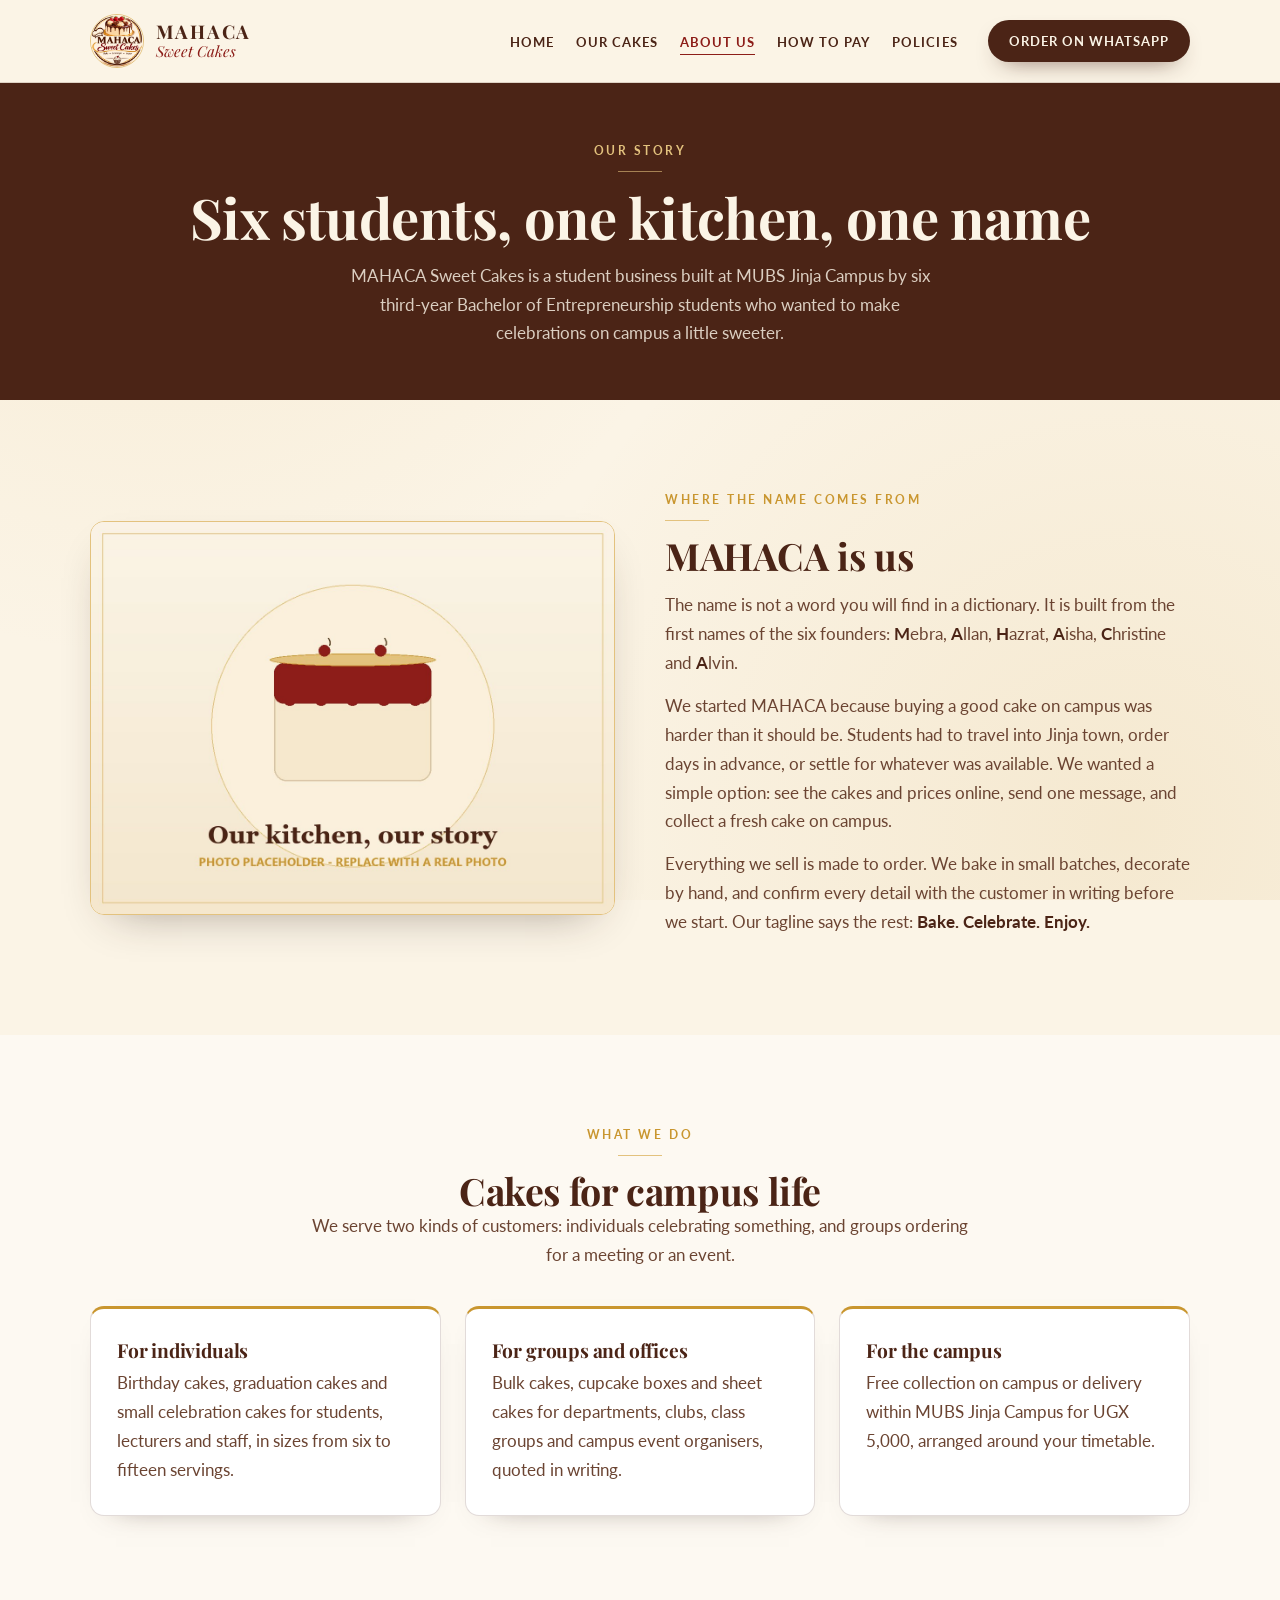
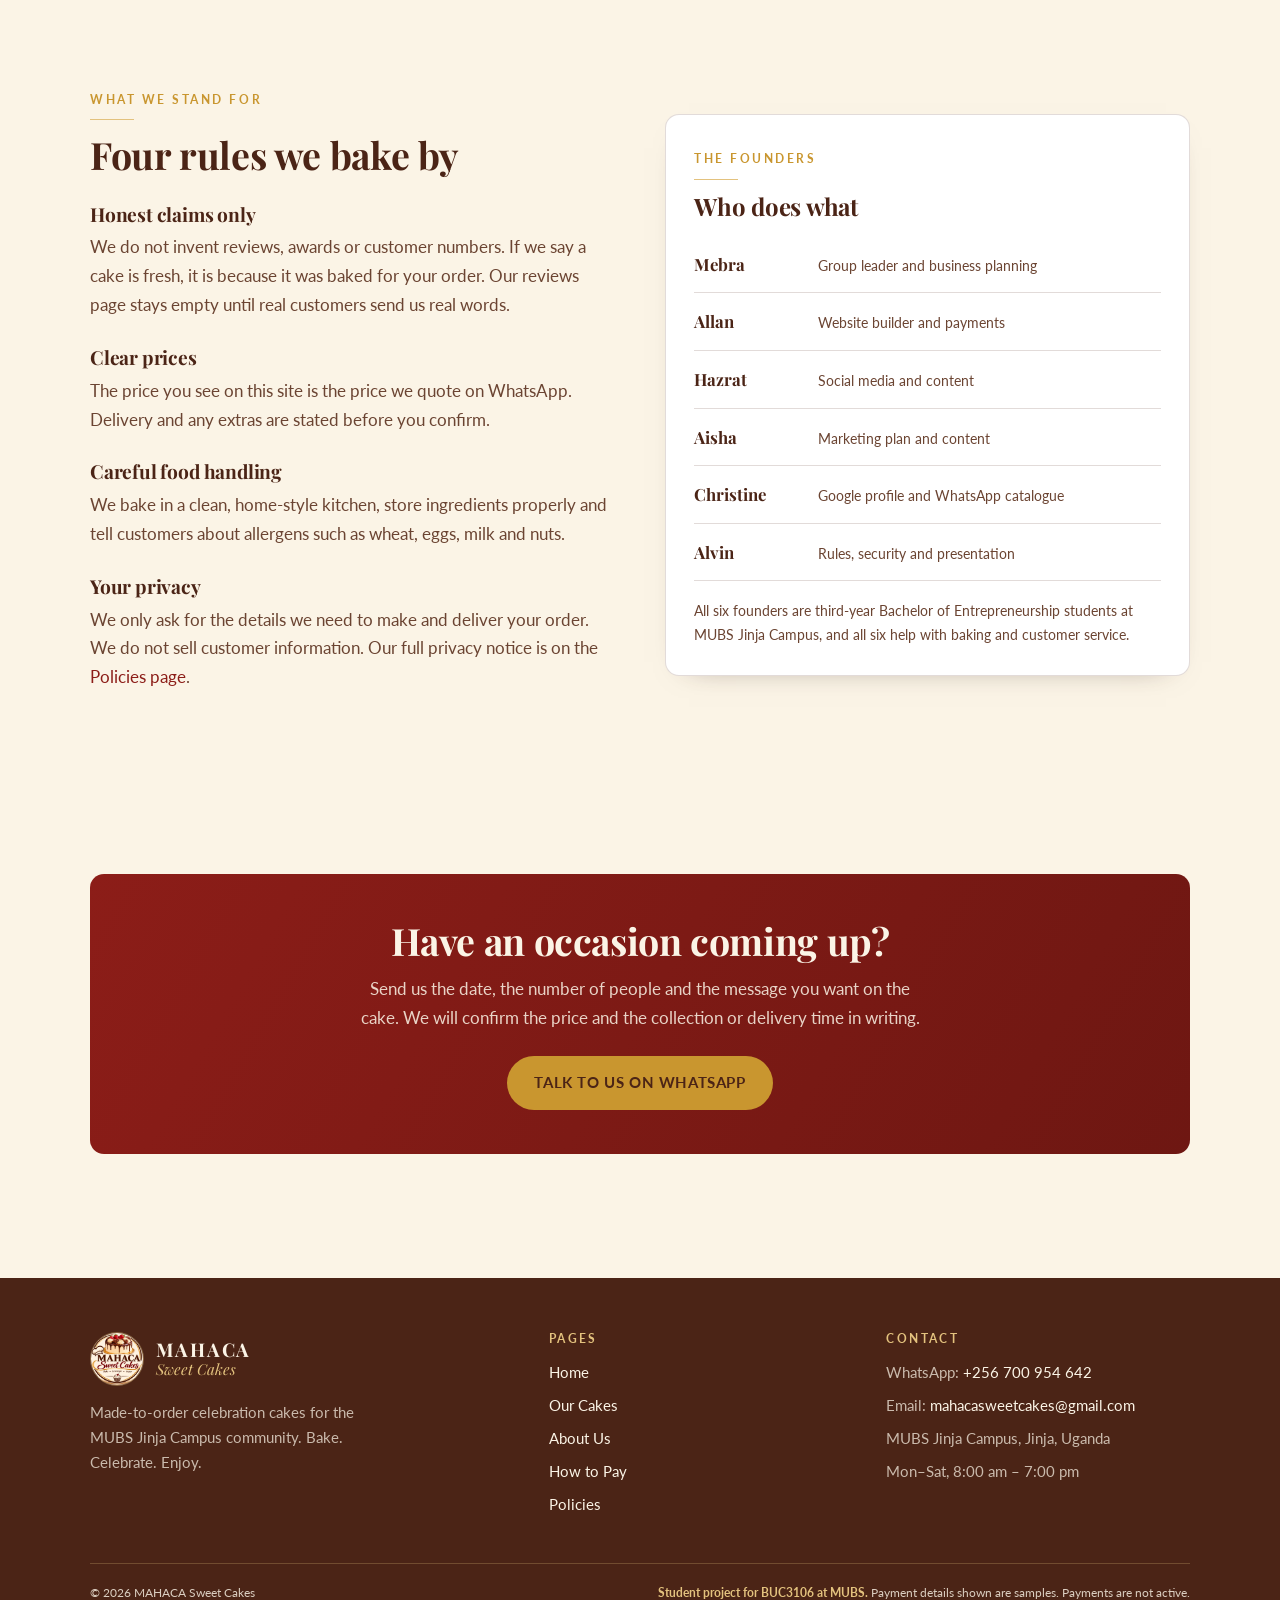
==== about.html @ 03cca128 "first commit" ====
<!DOCTYPE html>
<html lang="en">
<head>
  <meta charset="UTF-8">
  <meta name="viewport" content="width=device-width, initial-scale=1.0">
  <title>About Us | MAHACA Sweet Cakes</title>
  <meta name="description" content="MAHACA Sweet Cakes is run by six Bachelor of Entrepreneurship students at MUBS Jinja Campus. Read the story behind the name and how we work.">
  <link rel="icon" type="image/png" href="images/logo.png">
  <link rel="preconnect" href="https://fonts.googleapis.com">
  <link rel="preconnect" href="https://fonts.gstatic.com" crossorigin>
  <link href="https://fonts.googleapis.com/css2?family=Lato:wght@400;700&family=Playfair+Display:ital,wght@0,600;0,700;1,500&display=swap" rel="stylesheet">
  <link rel="stylesheet" href="style.css">
</head>
<body>

<a class="skip-link" href="#main">Skip to content</a>


<header class="site-header">
  <div class="container">

    <a class="brand" href="index.html">
      <img class="brand-mark" src="images/logo.png" alt="MAHACA Sweet Cakes logo" width="54" height="54">
      <span>
        <span class="brand-name">Mahaca</span>
        <span class="brand-sub">Sweet Cakes</span>
      </span>
    </a>

    <nav class="site-nav" aria-label="Main menu">
      <input class="menu-toggle" type="checkbox" id="menu-toggle">
      <label class="menu-btn" for="menu-toggle">
        <span></span><span></span><span></span>
        <span class="sr-only">Open menu</span>
      </label>

      <ul class="nav-list">
        <li><a href="index.html">Home</a></li>
        <li><a href="products.html">Our Cakes</a></li>
        <li><a href="about.html" aria-current="page">About Us</a></li>
        <li><a href="pay.html">How to Pay</a></li>
        <li><a href="policies.html">Policies</a></li>
        <li class="nav-cta">
          <a class="btn btn--primary btn--small" href="https://wa.me/256700954642?text=Hello%20MAHACA%20Sweet%20Cakes%2C%20I%20would%20like%20to%20order%20a%20cake.">Order on WhatsApp</a>
        </li>
      </ul>
    </nav>

  </div>
</header>

<main id="main">

  <section class="page-banner">
    <div class="container">
      <span class="eyebrow">Our story</span>
      <h1>Six students, one kitchen, one name</h1>
      <p>
        MAHACA Sweet Cakes is a student business built at MUBS Jinja Campus by six
        third-year Bachelor of Entrepreneurship students who wanted to make
        celebrations on campus a little sweeter.
      </p>
    </div>
  </section>

  <!-- ============ THE STORY ============ -->
  <section class="section">
    <div class="container split">

      <figure>
        <img src="images/about.jpg" alt="Placeholder photo representing the MAHACA kitchen" width="1200" height="900">
      </figure>

      <div class="prose">
        <span class="eyebrow">Where the name comes from</span>
        <h2>MAHACA is us</h2>
        <p>
          The name is not a word you will find in a dictionary. It is built from the
          first names of the six founders: <strong>M</strong>ebra, <strong>A</strong>llan,
          <strong>H</strong>azrat, <strong>A</strong>isha, <strong>C</strong>hristine and
          <strong>A</strong>lvin.
        </p>
        <p>
          We started MAHACA because buying a good cake on campus was harder than it
          should be. Students had to travel into Jinja town, order days in advance, or
          settle for whatever was available. We wanted a simple option: see the cakes
          and prices online, send one message, and collect a fresh cake on campus.
        </p>
        <p>
          Everything we sell is made to order. We bake in small batches, decorate by
          hand, and confirm every detail with the customer in writing before we start.
          Our tagline says the rest: <strong>Bake. Celebrate. Enjoy.</strong>
        </p>
      </div>

    </div>
  </section>

  <!-- ============ WHAT WE DO ============ -->
  <section class="section" style="background: rgba(255,255,255,0.5);">
    <div class="container">

      <div class="section-head section-head--center">
        <span class="eyebrow">What we do</span>
        <h2>Cakes for campus life</h2>
        <p class="lead">
          We serve two kinds of customers: individuals celebrating something, and
          groups ordering for a meeting or an event.
        </p>
      </div>

      <div class="reasons">

        <article class="reason">
          <h3>For individuals</h3>
          <p>
            Birthday cakes, graduation cakes and small celebration cakes for students,
            lecturers and staff, in sizes from six to fifteen servings.
          </p>
        </article>

        <article class="reason">
          <h3>For groups and offices</h3>
          <p>
            Bulk cakes, cupcake boxes and sheet cakes for departments, clubs, class
            groups and campus event organisers, quoted in writing.
          </p>
        </article>

        <article class="reason">
          <h3>For the campus</h3>
          <p>
            Free collection on campus or delivery within MUBS Jinja Campus for
            UGX 5,000, arranged around your timetable.
          </p>
        </article>

      </div>
    </div>
  </section>

  <!-- ============ VALUES ============ -->
  <section class="section">
    <div class="container split">

      <div class="prose">
        <span class="eyebrow">What we stand for</span>
        <h2>Four rules we bake by</h2>

        <h3>Honest claims only</h3>
        <p>
          We do not invent reviews, awards or customer numbers. If we say a cake is
          fresh, it is because it was baked for your order. Our reviews page stays
          empty until real customers send us real words.
        </p>

        <h3>Clear prices</h3>
        <p>
          The price you see on this site is the price we quote on WhatsApp. Delivery
          and any extras are stated before you confirm.
        </p>

        <h3>Careful food handling</h3>
        <p>
          We bake in a clean, home-style kitchen, store ingredients properly and tell
          customers about allergens such as wheat, eggs, milk and nuts.
        </p>

        <h3>Your privacy</h3>
        <p>
          We only ask for the details we need to make and deliver your order. We do
          not sell customer information. Our full privacy notice is on the
          <a href="policies.html">Policies page</a>.
        </p>
      </div>

      <div class="card">
        <span class="eyebrow">The founders</span>
        <h2 style="font-size:1.5rem; margin-bottom:16px;">Who does what</h2>

        <!-- Role split is a proposal - change the names, roles or order to match
             the group's final contribution log. -->
        <div class="about-founder"><strong>Mebra</strong><span>Group leader and business planning</span></div>
        <div class="about-founder"><strong>Allan</strong><span>Website builder and payments</span></div>
        <div class="about-founder"><strong>Hazrat</strong><span>Social media and content</span></div>
        <div class="about-founder"><strong>Aisha</strong><span>Marketing plan and content</span></div>
        <div class="about-founder"><strong>Christine</strong><span>Google profile and WhatsApp catalogue</span></div>
        <div class="about-founder"><strong>Alvin</strong><span>Rules, security and presentation</span></div>

        <p style="margin-top:18px; font-size:0.88rem;">
          All six founders are third-year Bachelor of Entrepreneurship students at
          MUBS Jinja Campus, and all six help with baking and customer service.
        </p>
      </div>

    </div>
  </section>

  <!-- ============ CLOSING CALL TO ACTION ============ -->
  <section class="section section--tight">
    <div class="container">
      <div class="bulk-banner">
        <h2>Have an occasion coming up?</h2>
        <p>
          Send us the date, the number of people and the message you want on the cake.
          We will confirm the price and the collection or delivery time in writing.
        </p>
        <a class="btn btn--gold" href="https://wa.me/256700954642?text=Hello%20MAHACA%20Sweet%20Cakes%2C%20I%20have%20an%20occasion%20coming%20up%20and%20would%20like%20a%20cake.">Talk to us on WhatsApp</a>
      </div>
    </div>
  </section>

</main>

<footer class="site-footer">
  <div class="container">

    <div class="footer-grid">

      <div class="footer-brand">
        <a class="brand" href="index.html">
          <img class="brand-mark" src="images/logo.png" alt="" width="54" height="54">
          <span>
            <span class="brand-name">Mahaca</span>
            <span class="brand-sub">Sweet Cakes</span>
          </span>
        </a>
        <p>Made-to-order celebration cakes for the MUBS Jinja Campus community. Bake. Celebrate. Enjoy.</p>
      </div>

      <div>
        <h4>Pages</h4>
        <ul class="footer-links">
          <li><a href="index.html">Home</a></li>
          <li><a href="products.html">Our Cakes</a></li>
          <li><a href="about.html">About Us</a></li>
          <li><a href="pay.html">How to Pay</a></li>
          <li><a href="policies.html">Policies</a></li>
        </ul>
      </div>

      <div>
        <h4>Contact</h4>
        <ul class="footer-links">
          <li>WhatsApp: <a href="https://wa.me/256700954642?text=Hello%20MAHACA%20Sweet%20Cakes%2C%20I%20would%20like%20to%20ask%20about%20an%20order.">+256 700 954 642</a></li>
          <li>Email: <a href="mailto:mahacasweetcakes@gmail.com">mahacasweetcakes@gmail.com</a></li>
          <li>MUBS Jinja Campus, Jinja, Uganda</li>
          <li>Mon&ndash;Sat, 8:00 am &ndash; 7:00 pm</li>
        </ul>
      </div>

    </div>

    <div class="footer-bottom">
      <span>&copy; 2026 MAHACA Sweet Cakes</span>
      <span><strong>Student project for BUC3106 at MUBS.</strong> Payment details shown are samples. Payments are not active.</span>
    </div>

  </div>
</footer>

</body>
</html>
---- style.css ----
/* ============================================================
   MAHACA SWEET CAKES - shared stylesheet for every page
   BUC3106 student project, Makerere University Business School.
   Written in plain CSS. No frameworks, no JavaScript.
   Colours are taken from the MAHACA Sweet Cakes logo.
   ============================================================ */

/* ---------- 1. Colour and font settings used everywhere ---------- */
:root {
  --cream: #FBF4E6;        /* page background - the light cream of the logo */
  --cream-deep: #F4E7CE;   /* slightly darker cream for panels */
  --brown: #4B2416;        /* the chocolate brown of the MAHACA letters */
  --brown-soft: #6B4432;   /* softer brown for body text */
  --maroon: #8C1D18;       /* the deep red of "Sweet Cakes" */
  --gold: #C9962F;         /* the gold ribbon in the logo */
  --gold-light: #E3C27E;   /* pale gold for lines and accents */
  --ink: #33221B;          /* near-black brown for strong text */
  --white: #FFFFFF;
  --line: rgba(75, 36, 22, 0.16);
  --shadow: 0 18px 44px -24px rgba(51, 34, 27, 0.45);
  --radius: 14px;
  --max-width: 1140px;
  --font-heading: "Playfair Display", Georgia, "Times New Roman", serif;
  --font-body: "Lato", "Segoe UI", Arial, sans-serif;
}

/* ---------- 2. Basic reset and page defaults ---------- */
* {
  box-sizing: border-box;
  margin: 0;
  padding: 0;
}

html {
  scroll-behavior: smooth;
  -webkit-text-size-adjust: 100%;
}

body {
  font-family: var(--font-body);
  font-size: 17px;
  line-height: 1.7;
  color: var(--ink);
  background: var(--cream);
  /* a very faint paper texture made with two soft gradients */
  background-image:
    radial-gradient(circle at 12% 8%, rgba(227, 194, 126, 0.18), transparent 42%),
    radial-gradient(circle at 88% 92%, rgba(201, 150, 47, 0.12), transparent 46%);
  background-attachment: fixed;
}

/* height:auto lets each picture keep its own shape instead of using the
   height written in the HTML tag. */
img {
  max-width: 100%;
  height: auto;
  display: block;
}

a {
  color: var(--maroon);
  text-decoration: none;
}

a:hover {
  text-decoration: underline;
}

h1, h2, h3, h4 {
  font-family: var(--font-heading);
  font-weight: 700;
  line-height: 1.18;
  color: var(--brown);
  letter-spacing: -0.01em;
}

h1 { font-size: clamp(2.1rem, 5.4vw, 3.5rem); }
h2 { font-size: clamp(1.6rem, 3.4vw, 2.35rem); }
h3 { font-size: 1.2rem; }

p { color: var(--brown-soft); }

/* Keyboard users can skip straight to the content */
.skip-link {
  position: absolute;
  left: -9999px;
  top: 0;
  background: var(--brown);
  color: var(--white);
  padding: 10px 16px;
  z-index: 100;
}
.skip-link:focus { left: 12px; top: 12px; }

/* Screen-reader-only text */
.sr-only {
  position: absolute;
  width: 1px; height: 1px;
  padding: 0; margin: -1px;
  overflow: hidden;
  clip: rect(0 0 0 0);
  white-space: nowrap;
  border: 0;
}

/* ---------- 3. Layout helpers ---------- */
.container {
  width: 100%;
  max-width: var(--max-width);
  margin: 0 auto;
  padding: 0 20px;
}

.section { padding: 64px 0; }
.section--tight { padding: 44px 0; }

.section-head {
  max-width: 680px;
  margin-bottom: 36px;
}

.section-head--center {
  margin-left: auto;
  margin-right: auto;
  text-align: center;
}

/* Small uppercase label above a heading */
.eyebrow {
  display: inline-block;
  font-family: var(--font-body);
  font-size: 0.72rem;
  font-weight: 700;
  letter-spacing: 0.22em;
  text-transform: uppercase;
  color: var(--gold);
  margin-bottom: 12px;
}

.eyebrow::after {
  content: "";
  display: block;
  width: 44px;
  height: 1px;
  background: var(--gold-light);
  margin-top: 10px;
}

.section-head--center .eyebrow::after { margin-left: auto; margin-right: auto; }

.lead {
  font-size: 1.06rem;
  color: var(--brown-soft);
}

/* ---------- 4. Buttons ---------- */
.btn {
  display: inline-flex;
  align-items: center;
  justify-content: center;
  gap: 10px;
  min-height: 50px;
  padding: 13px 26px;
  border-radius: 999px;
  border: 1px solid transparent;
  font-family: var(--font-body);
  font-size: 0.95rem;
  font-weight: 700;
  letter-spacing: 0.04em;
  text-transform: uppercase;
  cursor: pointer;
  transition: transform 0.18s ease, box-shadow 0.18s ease, background 0.18s ease, color 0.18s ease;
}

.btn:hover { text-decoration: none; transform: translateY(-1px); }

.btn--primary {
  background: var(--brown);
  color: var(--cream);
  box-shadow: 0 10px 24px -14px rgba(75, 36, 22, 0.9);
}
.btn--primary:hover { background: var(--maroon); }

.btn--gold {
  background: var(--gold);
  color: var(--brown);
}
.btn--gold:hover { background: var(--gold-light); }

.btn--ghost {
  background: transparent;
  color: var(--brown);
  border-color: rgba(75, 36, 22, 0.35);
}
.btn--ghost:hover { border-color: var(--brown); background: rgba(75, 36, 22, 0.05); }

.btn--small { min-height: 42px; padding: 9px 18px; font-size: 0.8rem; }

.btn-row {
  display: flex;
  flex-wrap: wrap;
  gap: 14px;
  margin-top: 26px;
}

/* ---------- 5. (Top notice bar removed - the student project statement
   stays in the footer of every page, as the brief requires.) ---------- */

/* ---------- 6. Header and navigation ---------- */
.site-header {
  position: sticky;
  top: 0;
  z-index: 50;
  background: rgba(251, 244, 230, 0.96);
  backdrop-filter: blur(6px);
  border-bottom: 1px solid var(--line);
}

.site-header .container {
  display: flex;
  align-items: center;
  justify-content: space-between;
  gap: 20px;
  min-height: 82px;
}

.brand {
  display: flex;
  align-items: center;
  gap: 12px;
  color: var(--brown);
}
.brand:hover { text-decoration: none; }

.brand-mark {
  width: 54px;
  height: 54px;
  border-radius: 50%;
  object-fit: cover;
  border: 1px solid var(--gold-light);
}

.brand-name {
  display: block;
  font-family: var(--font-heading);
  font-weight: 700;
  font-size: 1.18rem;
  letter-spacing: 0.1em;
  line-height: 1.1;
  color: var(--brown);
  text-transform: uppercase;
}

.brand-sub {
  display: block;
  font-family: var(--font-heading);
  font-style: italic;
  font-size: 0.95rem;
  color: var(--maroon);
  line-height: 1.2;
}

/* The navigation. On a phone it is opened with a hidden checkbox - 
   this keeps the site HTML and CSS only, as the brief asks. */
.site-nav { position: relative; }

.menu-toggle {
  position: absolute;
  opacity: 0;
  pointer-events: none;
}

.menu-btn {
  display: none;
  flex-direction: column;
  justify-content: center;
  gap: 5px;
  width: 46px;
  height: 46px;
  padding: 0 11px;
  border: 1px solid var(--line);
  border-radius: 10px;
  background: var(--white);
  cursor: pointer;
}

.menu-btn span {
  display: block;
  height: 2px;
  background: var(--brown);
  border-radius: 2px;
}

.nav-list {
  display: flex;
  align-items: center;
  gap: 22px;
  list-style: none;
}

.nav-list a {
  font-size: 0.8rem;
  font-weight: 700;
  letter-spacing: 0.08em;
  text-transform: uppercase;
  white-space: nowrap;
  color: var(--brown);
  padding-bottom: 4px;
  border-bottom: 1px solid transparent;
}
.nav-list a:hover { text-decoration: none; border-bottom-color: var(--gold); }

/* The order button keeps its light text on the dark background, and its
   normal button padding, even though it sits inside the menu. */
.nav-list a.btn {
  color: var(--cream);
  padding: 9px 20px;
  border-bottom: 0;
}
.nav-list a.btn:hover { color: var(--cream); }

.nav-list a[aria-current="page"] {
  color: var(--maroon);
  border-bottom-color: var(--maroon);
}

.nav-cta { margin-left: 8px; }

/* ---------- 7. Hero (front page) ---------- */
.hero { padding: 56px 0 64px; }

.hero-grid {
  display: grid;
  gap: 40px;
  align-items: center;
}

.hero-copy h1 { margin-bottom: 18px; }

.hero-copy .lead { max-width: 46ch; }

.hero-figure {
  position: relative;
  margin: 0;
}

.hero-figure img {
  width: 100%;
  aspect-ratio: 4 / 5;
  object-fit: cover;
  border-radius: 999px 999px 18px 18px;
  border: 1px solid var(--gold-light);
  box-shadow: var(--shadow);
}

/* thin decorative gold frame behind the hero picture */
.hero-figure::before {
  content: "";
  position: absolute;
  inset: 14px -14px -14px 14px;
  border: 1px solid var(--gold);
  border-radius: 999px 999px 18px 18px;
  z-index: -1;
}

.hero-badge {
  position: absolute;
  left: 50%;
  bottom: -18px;
  transform: translateX(-50%);
  white-space: nowrap;
  background: var(--white);
  border: 1px solid var(--gold-light);
  border-radius: 999px;
  padding: 8px 20px;
  font-size: 0.72rem;
  font-weight: 700;
  letter-spacing: 0.14em;
  text-transform: uppercase;
  color: var(--brown);
  box-shadow: var(--shadow);
}

/* ---------- 8. Quick facts strip ---------- */
.facts {
  background: var(--brown);
  color: var(--cream);
  padding: 30px 0;
}

.facts-grid {
  display: grid;
  gap: 22px;
  text-align: center;
}

.fact strong {
  display: block;
  font-family: var(--font-heading);
  font-size: 1.15rem;
  color: var(--gold-light);
  margin-bottom: 4px;
}

.fact span {
  font-size: 0.8rem;
  letter-spacing: 0.12em;
  text-transform: uppercase;
  color: rgba(251, 244, 230, 0.78);
}

/* ---------- 9. Generic card ---------- */
.card {
  background: var(--white);
  border: 1px solid var(--line);
  border-radius: var(--radius);
  padding: 28px;
  box-shadow: 0 10px 30px -24px rgba(51, 34, 27, 0.6);
}

.card h3 { margin-bottom: 8px; }
.card p:last-child { margin-bottom: 0; }

/* ---------- 10. Reasons to choose us ---------- */
.reasons {
  display: grid;
  gap: 24px;
}

.reason {
  padding: 30px 26px;
  background: var(--white);
  border: 1px solid var(--line);
  border-top: 3px solid var(--gold);
  border-radius: var(--radius);
  box-shadow: 0 12px 30px -26px rgba(51, 34, 27, 0.7);
}

.reason-number {
  display: inline-flex;
  align-items: center;
  justify-content: center;
  width: 42px;
  height: 42px;
  border-radius: 50%;
  background: var(--cream-deep);
  color: var(--maroon);
  font-family: var(--font-heading);
  font-weight: 700;
  font-size: 1.05rem;
  margin-bottom: 16px;
}

.reason h3 { margin-bottom: 8px; }

/* ---------- 11. Product grid and product cards ---------- */
.product-grid {
  display: grid;
  gap: 26px;
  grid-template-columns: 1fr;
}

.product-card {
  display: flex;
  flex-direction: column;
  background: var(--white);
  border: 1px solid var(--line);
  border-radius: var(--radius);
  overflow: hidden;
  box-shadow: 0 14px 34px -28px rgba(51, 34, 27, 0.8);
  transition: transform 0.2s ease, box-shadow 0.2s ease;
}

.product-card:hover {
  transform: translateY(-4px);
  box-shadow: 0 22px 44px -26px rgba(51, 34, 27, 0.5);
}

.product-media {
  position: relative;
  background: var(--cream-deep);
}

.product-media img {
  width: 100%;
  aspect-ratio: 4 / 3;
  object-fit: cover;
}

.product-code {
  position: absolute;
  top: 12px;
  left: 12px;
  background: rgba(75, 36, 22, 0.86);
  color: var(--cream);
  font-size: 0.66rem;
  font-weight: 700;
  letter-spacing: 0.14em;
  padding: 5px 10px;
  border-radius: 999px;
}

.product-body {
  display: flex;
  flex-direction: column;
  flex: 1;
  padding: 22px;
}

.product-body h3 { margin-bottom: 4px; }

.product-size {
  font-size: 0.76rem;
  font-weight: 700;
  letter-spacing: 0.12em;
  text-transform: uppercase;
  color: var(--gold);
  margin-bottom: 10px;
}

.product-body p { font-size: 0.95rem; }

.product-foot {
  display: flex;
  align-items: center;
  justify-content: space-between;
  gap: 14px;
  margin-top: auto;
  padding-top: 18px;
}

.price {
  font-family: var(--font-heading);
  font-size: 1.3rem;
  font-weight: 700;
  color: var(--maroon);
  white-space: nowrap;
}

.price small {
  display: block;
  font-family: var(--font-body);
  font-size: 0.62rem;
  font-weight: 700;
  letter-spacing: 0.14em;
  text-transform: uppercase;
  color: var(--brown-soft);
}

/* Collection heading inside the products page */
.collection-head {
  display: flex;
  align-items: baseline;
  gap: 16px;
  margin: 48px 0 22px;
  padding-bottom: 12px;
  border-bottom: 1px solid var(--gold-light);
}
.collection-head:first-of-type { margin-top: 8px; }
.collection-head h2 { font-size: clamp(1.4rem, 2.6vw, 1.8rem); }
.collection-head span {
  font-size: 0.74rem;
  font-weight: 700;
  letter-spacing: 0.16em;
  text-transform: uppercase;
  color: var(--gold);
}

/* ---------- 12. Page banner used on inner pages ---------- */
.page-banner {
  background: var(--brown);
  color: var(--cream);
  padding: 52px 0;
  text-align: center;
}

.page-banner h1 {
  color: var(--cream);
  margin-bottom: 12px;
}

.page-banner p {
  color: rgba(251, 244, 230, 0.82);
  max-width: 60ch;
  margin: 0 auto;
}

.page-banner .eyebrow { color: var(--gold-light); }
.page-banner .eyebrow::after { background: rgba(227, 194, 126, 0.6); margin-left: auto; margin-right: auto; }

/* ---------- 13. Two column text block ---------- */
.split {
  display: grid;
  gap: 34px;
  align-items: start;
}

.split img {
  border-radius: var(--radius);
  border: 1px solid var(--gold-light);
  box-shadow: var(--shadow);
  aspect-ratio: 4 / 3;
  object-fit: cover;
  width: 100%;
}

.prose h2 { margin-bottom: 14px; }
.prose h3 { margin: 26px 0 8px; }
.prose p { margin-bottom: 14px; }
.prose ul { margin: 0 0 16px 20px; }
.prose li { margin-bottom: 8px; }
.prose strong { color: var(--brown); }

/* ---------- 14. Ordering steps ---------- */
.steps {
  display: grid;
  gap: 22px;
  counter-reset: step;
}

.step {
  position: relative;
  padding: 26px 24px 26px 76px;
  background: var(--white);
  border: 1px solid var(--line);
  border-radius: var(--radius);
}

.step::before {
  counter-increment: step;
  content: counter(step);
  position: absolute;
  left: 22px;
  top: 24px;
  width: 38px;
  height: 38px;
  display: flex;
  align-items: center;
  justify-content: center;
  border-radius: 50%;
  background: var(--cream-deep);
  border: 1px solid var(--gold-light);
  font-family: var(--font-heading);
  font-weight: 700;
  color: var(--maroon);
}

.step h3 { margin-bottom: 6px; }
.step p { font-size: 0.96rem; }

/* ---------- 15. Business / bulk order banner ---------- */
.bulk-banner {
  position: relative;
  overflow: hidden;
  background: linear-gradient(120deg, var(--maroon), #6E1712);
  color: var(--cream);
  border-radius: var(--radius);
  padding: 44px 32px;
  text-align: center;
}

.bulk-banner h2 { color: var(--cream); margin-bottom: 12px; }
.bulk-banner p { color: rgba(251, 244, 230, 0.85); max-width: 58ch; margin: 0 auto; }
.bulk-banner .btn { margin-top: 24px; }

/* ---------- 16. Payment methods ---------- */
.pay-grid {
  display: grid;
  gap: 24px;
}

.pay-card {
  background: var(--white);
  border: 1px solid var(--line);
  border-radius: var(--radius);
  padding: 28px;
  box-shadow: 0 12px 30px -26px rgba(51, 34, 27, 0.7);
}

.pay-card__head {
  display: flex;
  align-items: center;
  gap: 12px;
  margin-bottom: 6px;
}

.pay-card__head h2, .pay-card__head h3 { font-size: 1.25rem; margin: 0; }

.pay-tag {
  font-size: 0.64rem;
  font-weight: 700;
  letter-spacing: 0.14em;
  text-transform: uppercase;
  background: var(--cream-deep);
  color: var(--maroon);
  padding: 4px 9px;
  border-radius: 999px;
  white-space: nowrap;
}

.pay-card ol { margin: 16px 0 0 20px; }
.pay-card ol li { margin-bottom: 10px; }

.pay-details {
  margin-top: 18px;
  padding: 14px 16px;
  background: var(--cream);
  border: 1px dashed var(--gold);
  border-radius: 10px;
  font-size: 0.92rem;
}

.pay-details dt {
  font-size: 0.64rem;
  font-weight: 700;
  letter-spacing: 0.14em;
  text-transform: uppercase;
  color: var(--brown-soft);
}

.pay-details dd {
  font-weight: 700;
  color: var(--brown);
  margin-bottom: 8px;
  word-break: break-word;
}
.pay-details dd:last-child { margin-bottom: 0; }

.sample {
  display: inline-block;
  font-size: 0.6rem;
  font-weight: 700;
  letter-spacing: 0.12em;
  text-transform: uppercase;
  color: var(--maroon);
  background: #FBE6E2;
  border: 1px solid #E7B7AE;
  border-radius: 4px;
  padding: 1px 6px;
  vertical-align: middle;
  margin-left: 4px;
}

/* Big warning / notice box */
.notice-box {
  display: flex;
  gap: 14px;
  align-items: flex-start;
  background: #FBE6E2;
  border: 1px solid #E7B7AE;
  border-left: 4px solid var(--maroon);
  border-radius: 10px;
  padding: 18px 20px;
  margin: 26px 0;
}

.notice-box p { margin: 0; color: #6B211C; font-size: 0.96rem; }
.notice-box strong { color: var(--maroon); }

/* ---------- 17. Policies page ---------- */
.policy-block {
  background: var(--white);
  border: 1px solid var(--line);
  border-radius: var(--radius);
  padding: 30px 28px;
  margin-bottom: 24px;
}

.policy-block h2 {
  font-size: 1.45rem;
  margin-bottom: 8px;
  padding-bottom: 10px;
  border-bottom: 1px solid var(--gold-light);
}

.policy-meta {
  font-size: 0.72rem;
  font-weight: 700;
  letter-spacing: 0.12em;
  text-transform: uppercase;
  color: var(--gold);
  margin-bottom: 16px;
}

.policy-block h3 { margin: 20px 0 6px; font-size: 1.02rem; }
.policy-block p, .policy-block li { font-size: 0.96rem; }
.policy-block ul { margin: 0 0 12px 20px; }

.about-founder {
  display: flex;
  gap: 14px;
  align-items: baseline;
  padding: 14px 0;
  border-bottom: 1px solid var(--line);
}
.about-founder:last-child { border-bottom: 0; }

.about-founder strong {
  font-family: var(--font-heading);
  font-size: 1.05rem;
  color: var(--brown);
  min-width: 110px;
}

.about-founder span { font-size: 0.9rem; color: var(--brown-soft); }

/* ---------- 18. Footer ---------- */
.site-footer {
  background: var(--brown);
  color: rgba(251, 244, 230, 0.82);
  padding: 54px 0 26px;
  margin-top: 40px;
}

.footer-grid {
  display: grid;
  gap: 34px;
}

.site-footer h4 {
  color: var(--gold-light);
  font-family: var(--font-body);
  font-size: 0.74rem;
  font-weight: 700;
  letter-spacing: 0.2em;
  text-transform: uppercase;
  margin-bottom: 14px;
}

.site-footer p, .site-footer li { font-size: 0.92rem; color: rgba(251, 244, 230, 0.72); }
.site-footer a { color: var(--cream); }
.site-footer a:hover { color: var(--gold-light); }

.footer-links { list-style: none; }
.footer-links li { margin-bottom: 8px; }

.footer-brand .brand-name { color: var(--cream); }
.footer-brand .brand-sub { color: var(--gold-light); }
.footer-brand .brand-mark { border-color: rgba(227, 194, 126, 0.4); }
.footer-brand p { margin-top: 14px; max-width: 34ch; }

.footer-bottom {
  margin-top: 38px;
  padding-top: 20px;
  border-top: 1px solid rgba(227, 194, 126, 0.25);
  display: flex;
  flex-direction: column;
  gap: 8px;
  font-size: 0.78rem;
  line-height: 1.5;
  text-align: center;
}

.footer-bottom span { flex: 0 1 auto; }

.footer-bottom strong { color: var(--gold-light); }

/* ---------- 19. "Placeholder" highlight (delete once real details are in) ---------- */
.placeholder {
  background: #FFF4CC;
  border-bottom: 1px dashed #C9962F;
  color: #7A5A10;
  font-weight: 700;
  padding: 0 3px;
}

/* ---------- 20. Tablet and desktop layouts ---------- */
@media (min-width: 640px) {
  .facts-grid { grid-template-columns: repeat(3, 1fr); }
  .product-grid { grid-template-columns: repeat(2, 1fr); }
  .pay-grid { grid-template-columns: repeat(2, 1fr); }
  .footer-bottom { flex-direction: row; flex-wrap: wrap; justify-content: space-between; gap: 8px 24px; text-align: left; }
}

@media (min-width: 860px) {
  .hero-grid { grid-template-columns: 1.05fr 0.95fr; gap: 60px; }
  .reasons { grid-template-columns: repeat(3, 1fr); }
  .split { grid-template-columns: 1fr 1fr; gap: 50px; align-items: center; }
  .steps { grid-template-columns: repeat(3, 1fr); }
  .footer-grid { grid-template-columns: 1.4fr 1fr 1fr; }
  .section { padding: 84px 0; }
  .hero { padding: 76px 0 88px; }
}

@media (min-width: 1024px) {
  .product-grid { grid-template-columns: repeat(3, 1fr); }
}

/* ---------- 21. Mobile navigation ---------- */
@media (max-width: 859px) {
  .menu-btn { display: flex; }

  .nav-list {
    display: none;
    position: absolute;
    top: calc(100% + 14px);
    right: 0;
    width: min(300px, calc(100vw - 40px));
    flex-direction: column;
    align-items: stretch;
    gap: 0;
    background: var(--white);
    border: 1px solid var(--line);
    border-radius: 12px;
    padding: 10px;
    box-shadow: var(--shadow);
  }

  .menu-toggle:checked ~ .nav-list { display: flex; }

  .nav-list li { border-bottom: 1px solid var(--line); }
  .nav-list li:last-child { border-bottom: 0; }

  .nav-list a {
    display: block;
    padding: 13px 10px;
    border-bottom: 0;
  }

  .nav-list a[aria-current="page"] { border-bottom: 0; background: var(--cream); border-radius: 8px; }

  .nav-cta { margin: 10px 0 4px; }
  .nav-cta .btn { width: 100%; }
}

/* ---------- 22. Small phone tweaks ---------- */
@media (max-width: 420px) {
  body { font-size: 16px; }
  .brand-name { font-size: 1rem; }
  .brand-mark { width: 46px; height: 46px; }
  .hero-figure img { aspect-ratio: 1 / 1; }
  .hero-figure::before { border-radius: 999px 999px 18px 18px; }
  .btn { width: 100%; }
  .product-foot { flex-direction: column; align-items: flex-start; }
  .product-foot .btn { width: 100%; }
}

/* ---------- 23. Reduced motion ---------- */
@media (prefers-reduced-motion: reduce) {
  * { transition: none !important; scroll-behavior: auto !important; }
}
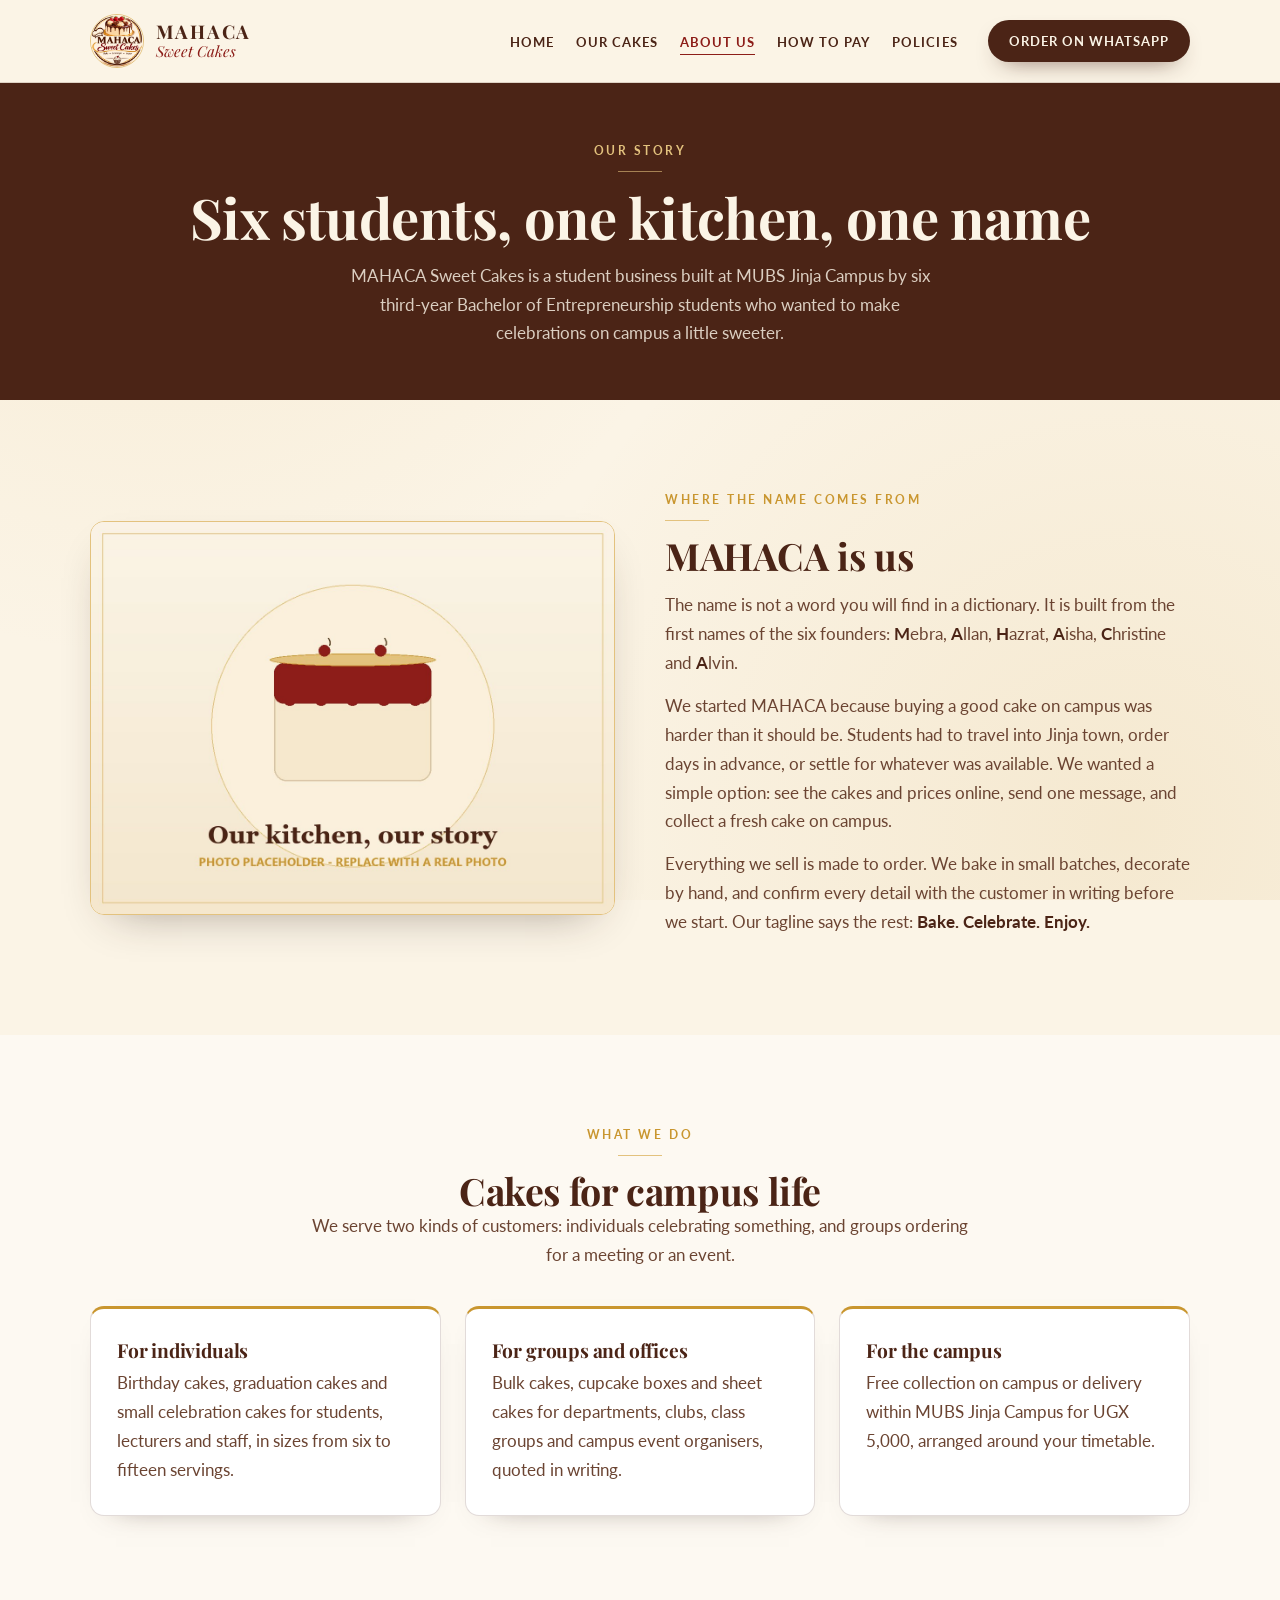
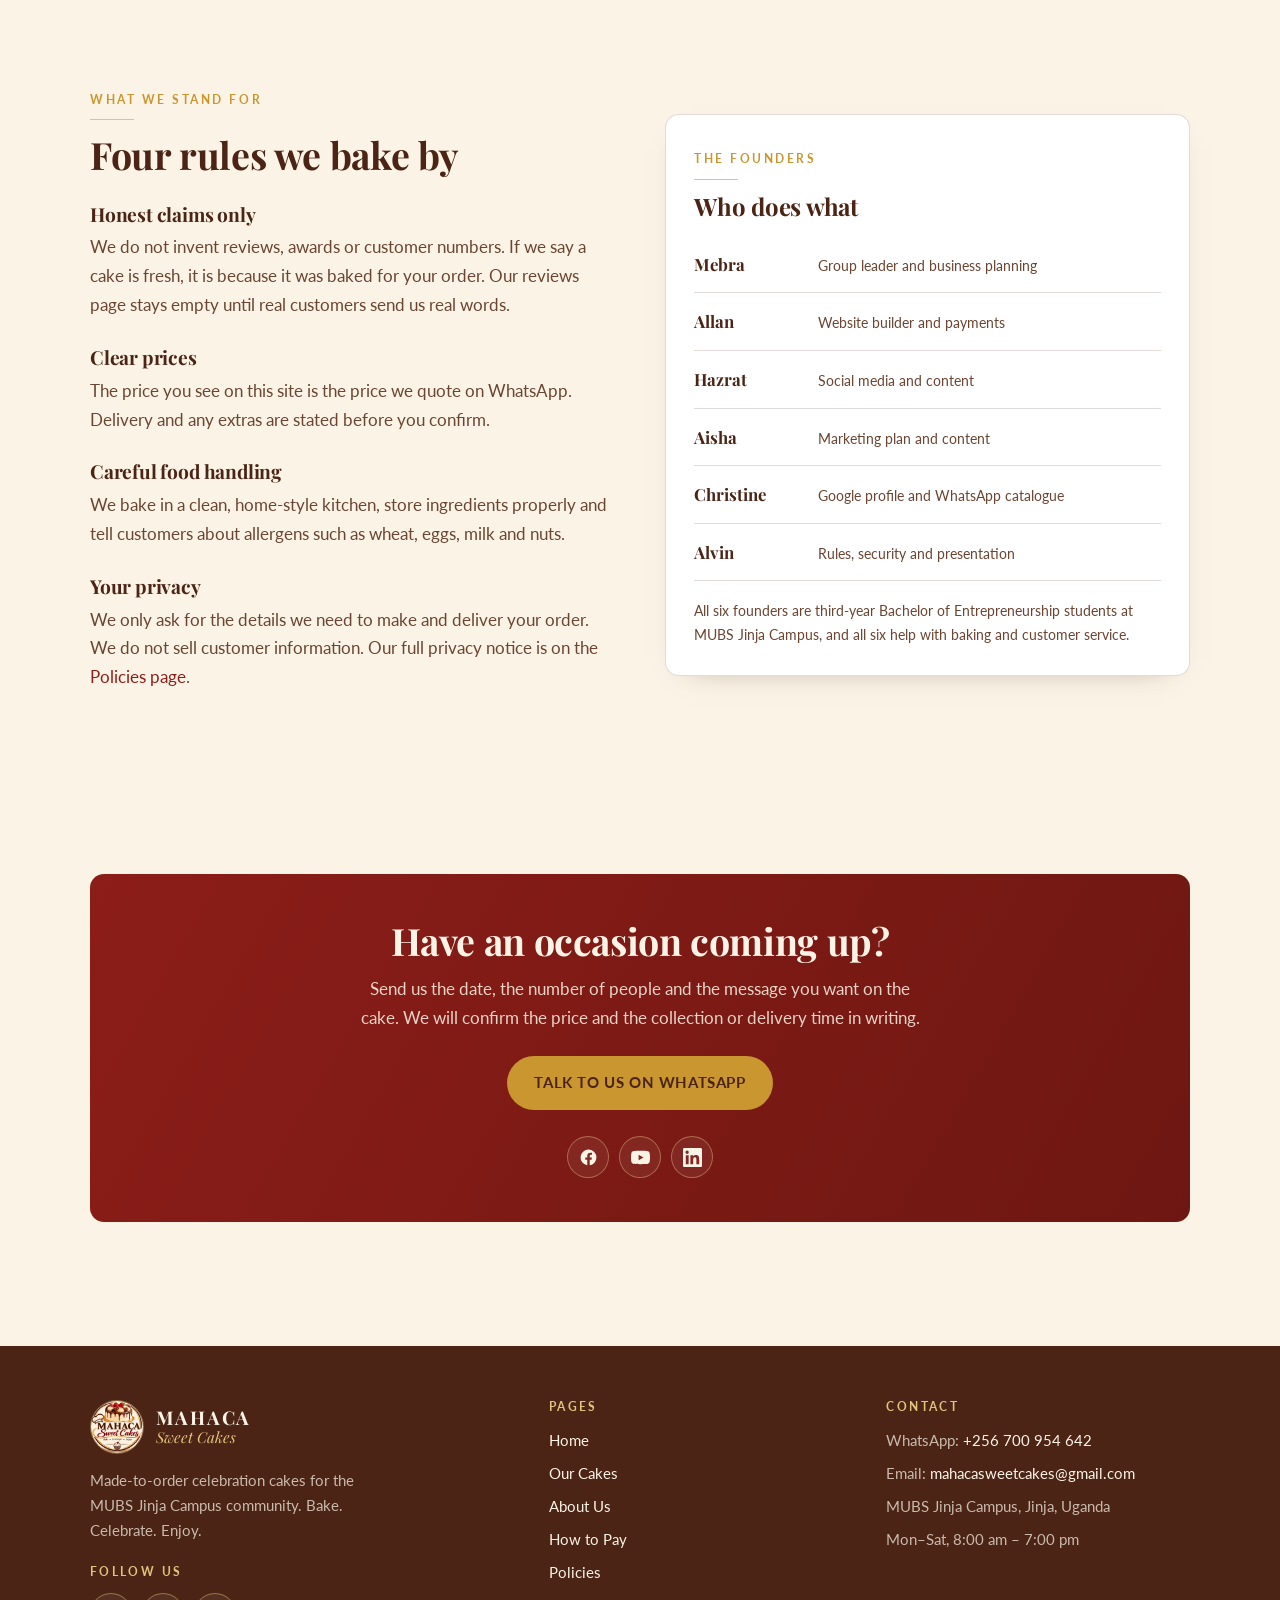
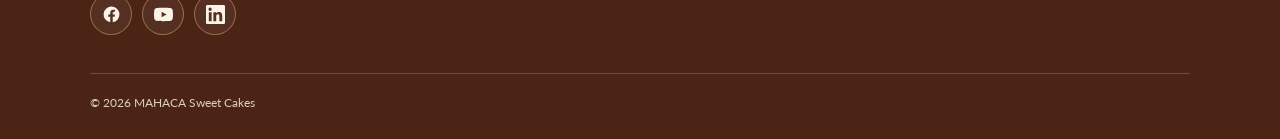
==== commit 4c8911db: "Add Product Images" ====
--- a/about.html
+++ b/about.html
@@ -206,6 +206,19 @@
           We will confirm the price and the collection or delivery time in writing.
         </p>
         <a class="btn btn--gold" href="https://wa.me/256700954642?text=Hello%20MAHACA%20Sweet%20Cakes%2C%20I%20have%20an%20occasion%20coming%20up%20and%20would%20like%20a%20cake.">Talk to us on WhatsApp</a>
+
+        <!-- Social pages. Replace href="#" with each real page link. -->
+        <div class="social social--center">
+          <a class="social-link" href="#" aria-label="MAHACA Sweet Cakes on Facebook">
+            <svg viewBox="0 0 24 24" aria-hidden="true" focusable="false"><path d="M22 12a10 10 0 1 0-11.56 9.88v-6.99H7.9V12h2.54V9.8c0-2.5 1.49-3.89 3.77-3.89 1.09 0 2.24.2 2.24.2v2.46h-1.26c-1.24 0-1.63.77-1.63 1.56V12h2.78l-.44 2.89h-2.34v6.99A10 10 0 0 0 22 12z"/></svg>
+          </a>
+          <a class="social-link" href="#" aria-label="MAHACA Sweet Cakes on YouTube">
+            <svg viewBox="0 0 24 24" aria-hidden="true" focusable="false"><path d="M23.5 6.2a3 3 0 0 0-2.1-2.1C19.5 3.6 12 3.6 12 3.6s-7.5 0-9.4.5A3 3 0 0 0 .5 6.2 31.4 31.4 0 0 0 0 12a31.4 31.4 0 0 0 .5 5.8 3 3 0 0 0 2.1 2.1c1.9.5 9.4.5 9.4.5s7.5 0 9.4-.5a3 3 0 0 0 2.1-2.1A31.4 31.4 0 0 0 24 12a31.4 31.4 0 0 0-.5-5.8zM9.6 15.6V8.4l6.2 3.6z"/></svg>
+          </a>
+          <a class="social-link" href="#" aria-label="MAHACA Sweet Cakes on LinkedIn">
+            <svg viewBox="0 0 24 24" aria-hidden="true" focusable="false"><path d="M20.45 20.45h-3.56v-5.57c0-1.33-.02-3.04-1.85-3.04-1.85 0-2.14 1.45-2.14 2.94v5.67H9.35V9h3.42v1.56h.05a3.75 3.75 0 0 1 3.37-1.85c3.6 0 4.27 2.37 4.27 5.46v6.28zM5.34 7.43a2.07 2.07 0 1 1 0-4.13 2.07 2.07 0 0 1 0 4.13zM7.12 20.45H3.55V9h3.57v11.45zM22.22 0H1.77C.79 0 0 .77 0 1.73v20.54C0 23.23.79 24 1.77 24h20.45c.98 0 1.78-.77 1.78-1.73V1.73C24 .77 23.2 0 22.22 0z"/></svg>
+          </a>
+        </div>
       </div>
     </div>
   </section>
@@ -226,6 +239,21 @@
           </span>
         </a>
         <p>Made-to-order celebration cakes for the MUBS Jinja Campus community. Bake. Celebrate. Enjoy.</p>
+        <div class="footer-social">
+          <h4>Follow us</h4>
+          <div class="social">
+            <!-- Replace href="#" with the real page link when it is ready -->
+            <a class="social-link" href="#" aria-label="MAHACA Sweet Cakes on Facebook">
+              <svg viewBox="0 0 24 24" aria-hidden="true" focusable="false"><path d="M22 12a10 10 0 1 0-11.56 9.88v-6.99H7.9V12h2.54V9.8c0-2.5 1.49-3.89 3.77-3.89 1.09 0 2.24.2 2.24.2v2.46h-1.26c-1.24 0-1.63.77-1.63 1.56V12h2.78l-.44 2.89h-2.34v6.99A10 10 0 0 0 22 12z"/></svg>
+            </a>
+            <a class="social-link" href="#" aria-label="MAHACA Sweet Cakes on YouTube">
+              <svg viewBox="0 0 24 24" aria-hidden="true" focusable="false"><path d="M23.5 6.2a3 3 0 0 0-2.1-2.1C19.5 3.6 12 3.6 12 3.6s-7.5 0-9.4.5A3 3 0 0 0 .5 6.2 31.4 31.4 0 0 0 0 12a31.4 31.4 0 0 0 .5 5.8 3 3 0 0 0 2.1 2.1c1.9.5 9.4.5 9.4.5s7.5 0 9.4-.5a3 3 0 0 0 2.1-2.1A31.4 31.4 0 0 0 24 12a31.4 31.4 0 0 0-.5-5.8zM9.6 15.6V8.4l6.2 3.6z"/></svg>
+            </a>
+            <a class="social-link" href="#" aria-label="MAHACA Sweet Cakes on LinkedIn">
+              <svg viewBox="0 0 24 24" aria-hidden="true" focusable="false"><path d="M20.45 20.45h-3.56v-5.57c0-1.33-.02-3.04-1.85-3.04-1.85 0-2.14 1.45-2.14 2.94v5.67H9.35V9h3.42v1.56h.05a3.75 3.75 0 0 1 3.37-1.85c3.6 0 4.27 2.37 4.27 5.46v6.28zM5.34 7.43a2.07 2.07 0 1 1 0-4.13 2.07 2.07 0 0 1 0 4.13zM7.12 20.45H3.55V9h3.57v11.45zM22.22 0H1.77C.79 0 0 .77 0 1.73v20.54C0 23.23.79 24 1.77 24h20.45c.98 0 1.78-.77 1.78-1.73V1.73C24 .77 23.2 0 22.22 0z"/></svg>
+            </a>
+          </div>
+        </div>
       </div>
 
       <div>
@@ -253,7 +281,6 @@
 
     <div class="footer-bottom">
       <span>&copy; 2026 MAHACA Sweet Cakes</span>
-      <span><strong>Student project for BUC3106 at MUBS.</strong> Payment details shown are samples. Payments are not active.</span>
     </div>
 
   </div>
--- a/style.css
+++ b/style.css
@@ -939,3 +939,48 @@
 @media (prefers-reduced-motion: reduce) {
   * { transition: none !important; scroll-behavior: auto !important; }
 }
+
+/* ---------- 24. Social media icons (footer and About page) ---------- */
+.footer-social { margin-top: 22px; }
+
+.social {
+  display: flex;
+  flex-wrap: wrap;
+  gap: 10px;
+}
+
+.social--center { justify-content: center; margin-top: 26px; }
+
+.social-link {
+  display: inline-flex;
+  align-items: center;
+  justify-content: center;
+  width: 42px;
+  height: 42px;
+  border-radius: 50%;
+  border: 1px solid rgba(227, 194, 126, 0.45);
+  background: rgba(251, 244, 230, 0.06);
+  color: var(--cream);
+  transition: background 0.18s ease, color 0.18s ease, transform 0.18s ease, border-color 0.18s ease;
+}
+
+.social-link:hover,
+.social-link:focus-visible {
+  background: var(--gold);
+  border-color: var(--gold);
+  color: var(--brown);
+  text-decoration: none;
+  transform: translateY(-2px);
+}
+
+.social-link svg {
+  width: 19px;
+  height: 19px;
+  fill: currentColor;
+}
+
+/* Keep the icons light inside the dark footer, even though the footer
+   colours its links on hover. */
+.site-footer .social-link { color: var(--cream); }
+.site-footer .social-link:hover,
+.site-footer .social-link:focus-visible { color: var(--brown); }
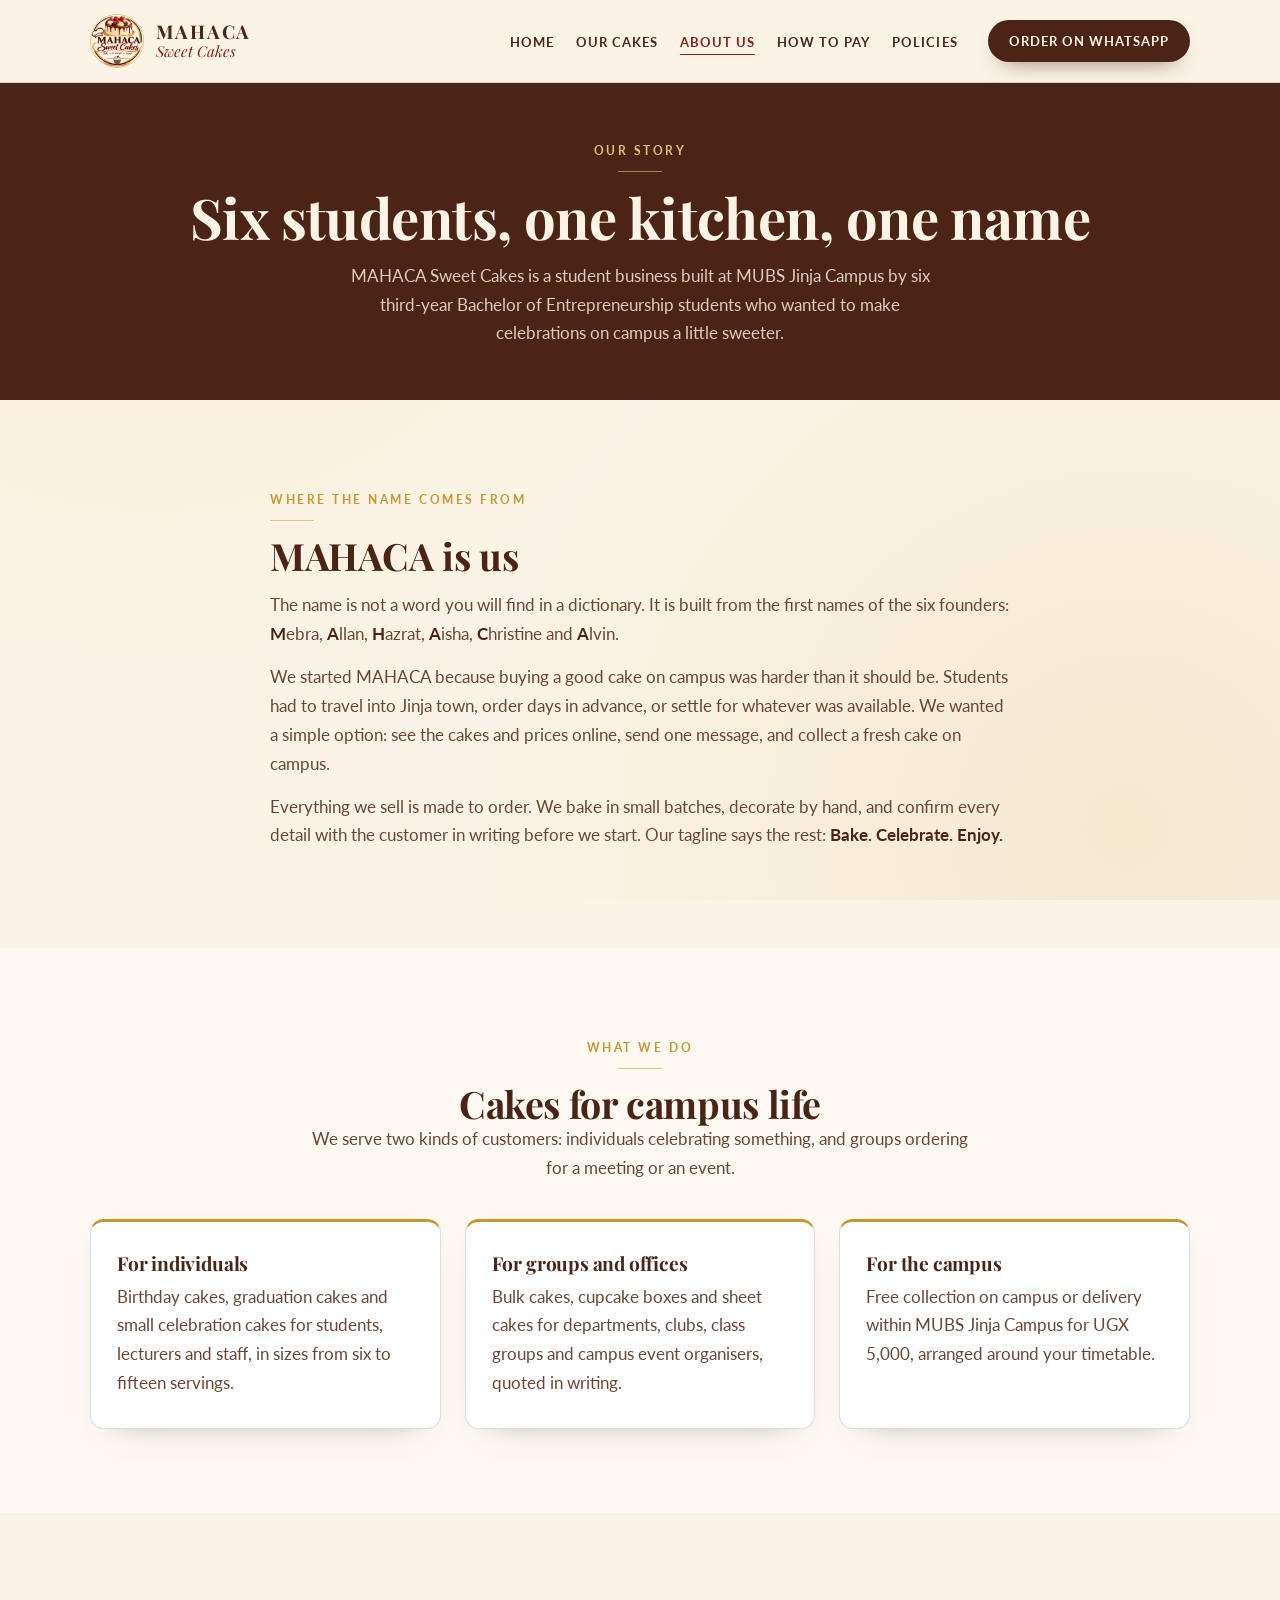
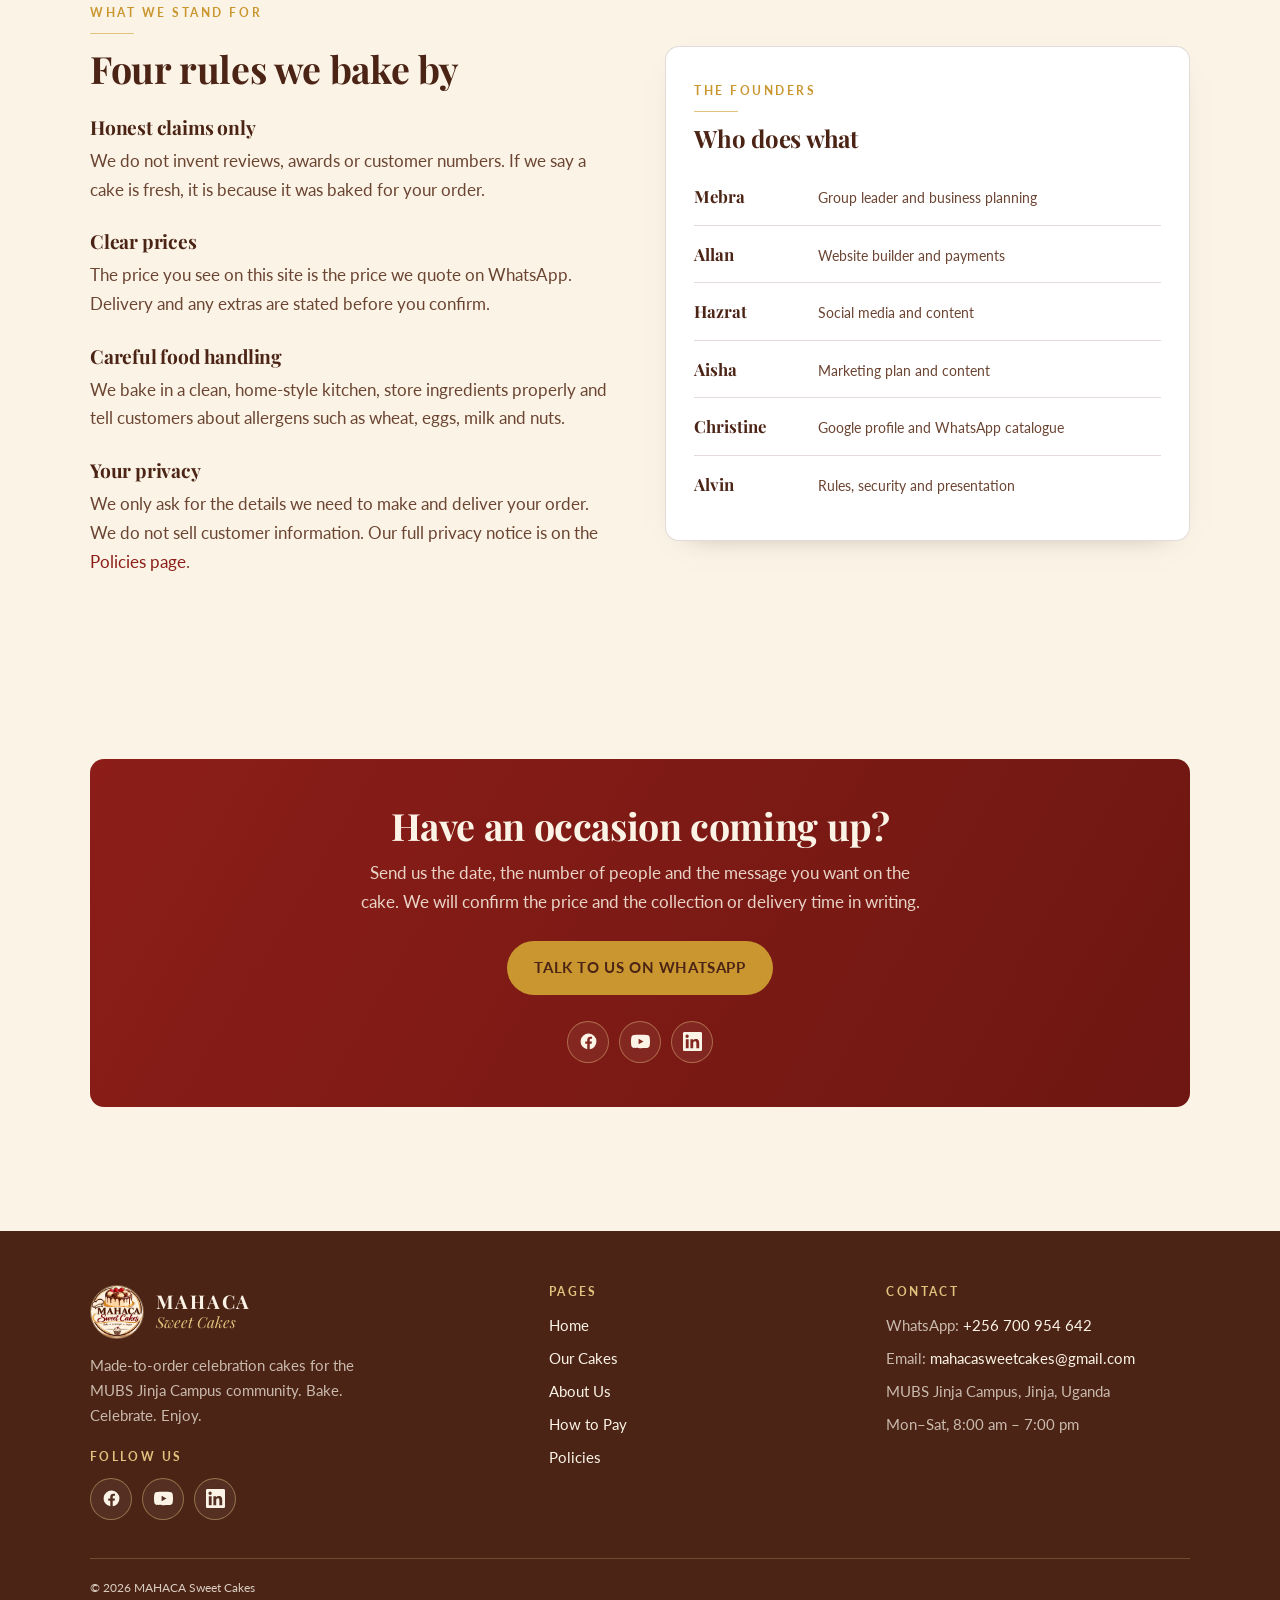
==== commit d2f8b074: "Update payment policies" ====
--- a/about.html
+++ b/about.html
@@ -65,13 +65,9 @@
 
   <!-- ============ THE STORY ============ -->
   <section class="section">
-    <div class="container split">
-
-      <figure>
-        <img src="images/about.jpg" alt="Placeholder photo representing the MAHACA kitchen" width="1200" height="900">
-      </figure>
-
-      <div class="prose">
+    <div class="container">
+
+      <div class="prose story-block">
         <span class="eyebrow">Where the name comes from</span>
         <h2>MAHACA is us</h2>
         <p>
@@ -150,8 +146,7 @@
         <h3>Honest claims only</h3>
         <p>
           We do not invent reviews, awards or customer numbers. If we say a cake is
-          fresh, it is because it was baked for your order. Our reviews page stays
-          empty until real customers send us real words.
+          fresh, it is because it was baked for your order.
         </p>
 
         <h3>Clear prices</h3>
@@ -186,11 +181,6 @@
         <div class="about-founder"><strong>Aisha</strong><span>Marketing plan and content</span></div>
         <div class="about-founder"><strong>Christine</strong><span>Google profile and WhatsApp catalogue</span></div>
         <div class="about-founder"><strong>Alvin</strong><span>Rules, security and presentation</span></div>
-
-        <p style="margin-top:18px; font-size:0.88rem;">
-          All six founders are third-year Bachelor of Entrepreneurship students at
-          MUBS Jinja Campus, and all six help with baking and customer service.
-        </p>
       </div>
 
     </div>
--- a/style.css
+++ b/style.css
@@ -611,6 +611,12 @@
 .prose li { margin-bottom: 8px; }
 .prose strong { color: var(--brown); }
 
+/* A single, readable column of text with no picture beside it */
+.story-block {
+  max-width: 74ch;
+  margin: 0 auto;
+}
+
 /* ---------- 14. Ordering steps ---------- */
 .steps {
   display: grid;
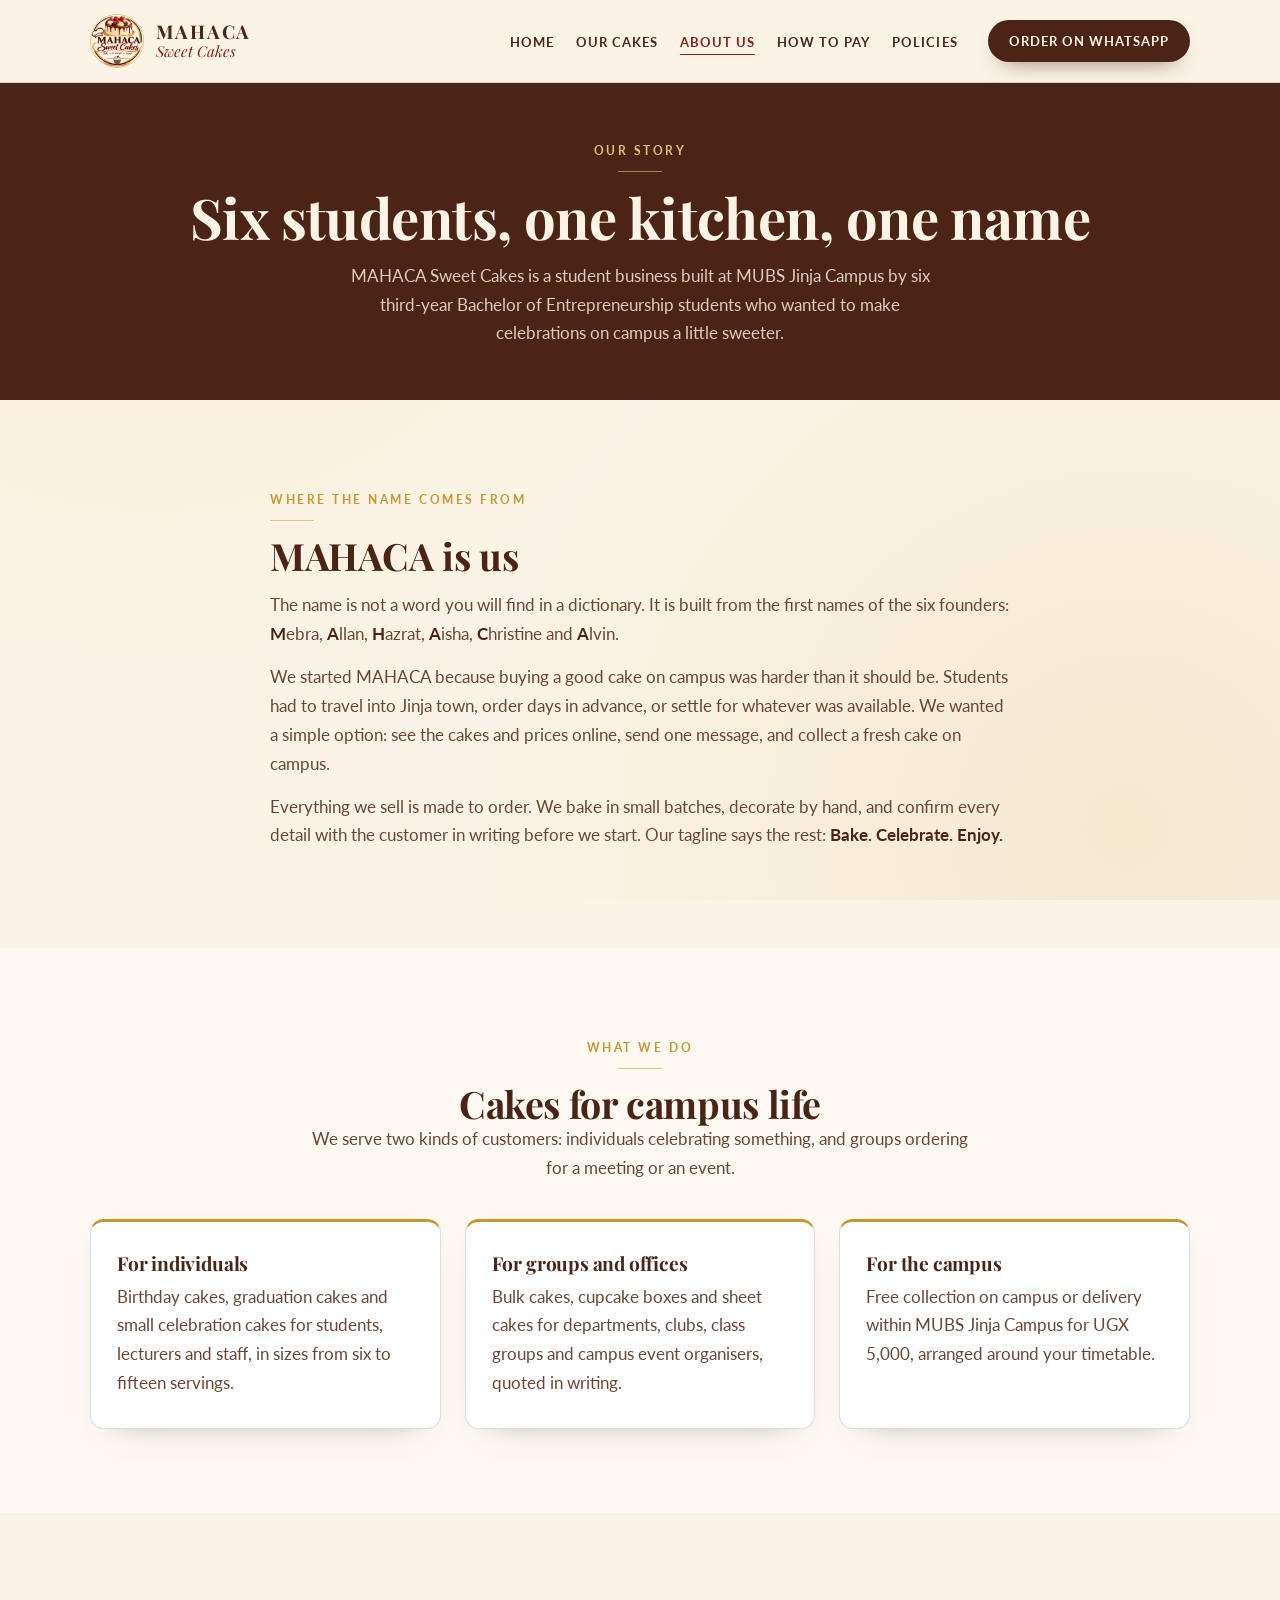
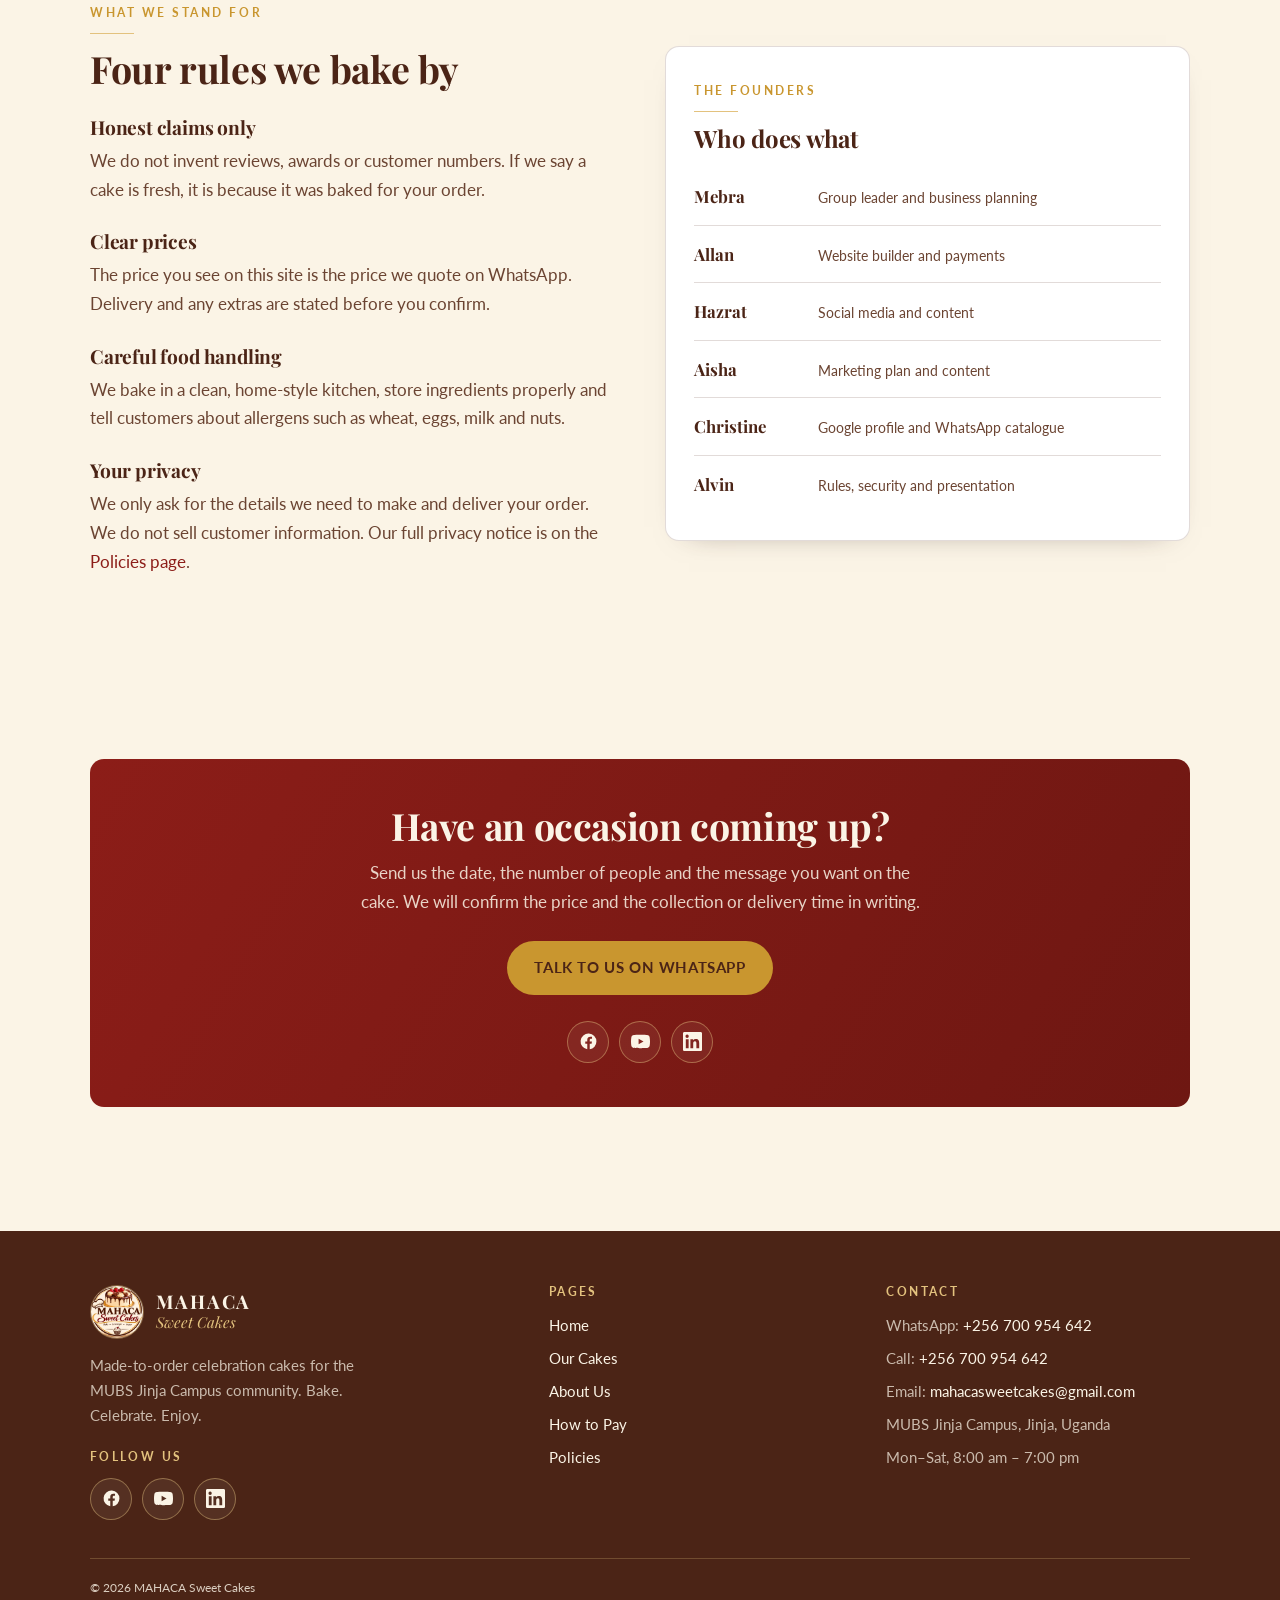
==== commit 55278b03: "Add Call option" ====
--- a/about.html
+++ b/about.html
@@ -261,6 +261,7 @@
         <h4>Contact</h4>
         <ul class="footer-links">
           <li>WhatsApp: <a href="https://wa.me/256700954642?text=Hello%20MAHACA%20Sweet%20Cakes%2C%20I%20would%20like%20to%20ask%20about%20an%20order.">+256 700 954 642</a></li>
+          <li>Call: <a href="tel:+256700954642">+256 700 954 642</a></li>
           <li>Email: <a href="mailto:mahacasweetcakes@gmail.com">mahacasweetcakes@gmail.com</a></li>
           <li>MUBS Jinja Campus, Jinja, Uganda</li>
           <li>Mon&ndash;Sat, 8:00 am &ndash; 7:00 pm</li>
--- a/style.css
+++ b/style.css
@@ -732,6 +732,25 @@
 }
 .pay-details dd:last-child { margin-bottom: 0; }
 
+/* A direct call option next to the payment methods */
+.call-box {
+  display: flex;
+  flex-wrap: wrap;
+  align-items: center;
+  justify-content: space-between;
+  gap: 18px 26px;
+  background: var(--cream-deep);
+  border: 1px solid var(--gold-light);
+  border-radius: var(--radius);
+  padding: 26px 28px;
+  margin-bottom: 56px;
+}
+
+.call-box h3 { margin-bottom: 6px; }
+.call-box p { margin: 0; max-width: 62ch; }
+.call-box > div { flex: 1 1 420px; min-width: 0; }
+.call-box .btn { white-space: nowrap; flex-shrink: 0; }
+
 .sample {
   display: inline-block;
   font-size: 0.6rem;
@@ -875,6 +894,7 @@
   .facts-grid { grid-template-columns: repeat(3, 1fr); }
   .product-grid { grid-template-columns: repeat(2, 1fr); }
   .pay-grid { grid-template-columns: repeat(2, 1fr); }
+  .pay-card--wide { grid-column: 1 / -1; }
   .footer-bottom { flex-direction: row; flex-wrap: wrap; justify-content: space-between; gap: 8px 24px; text-align: left; }
 }
 
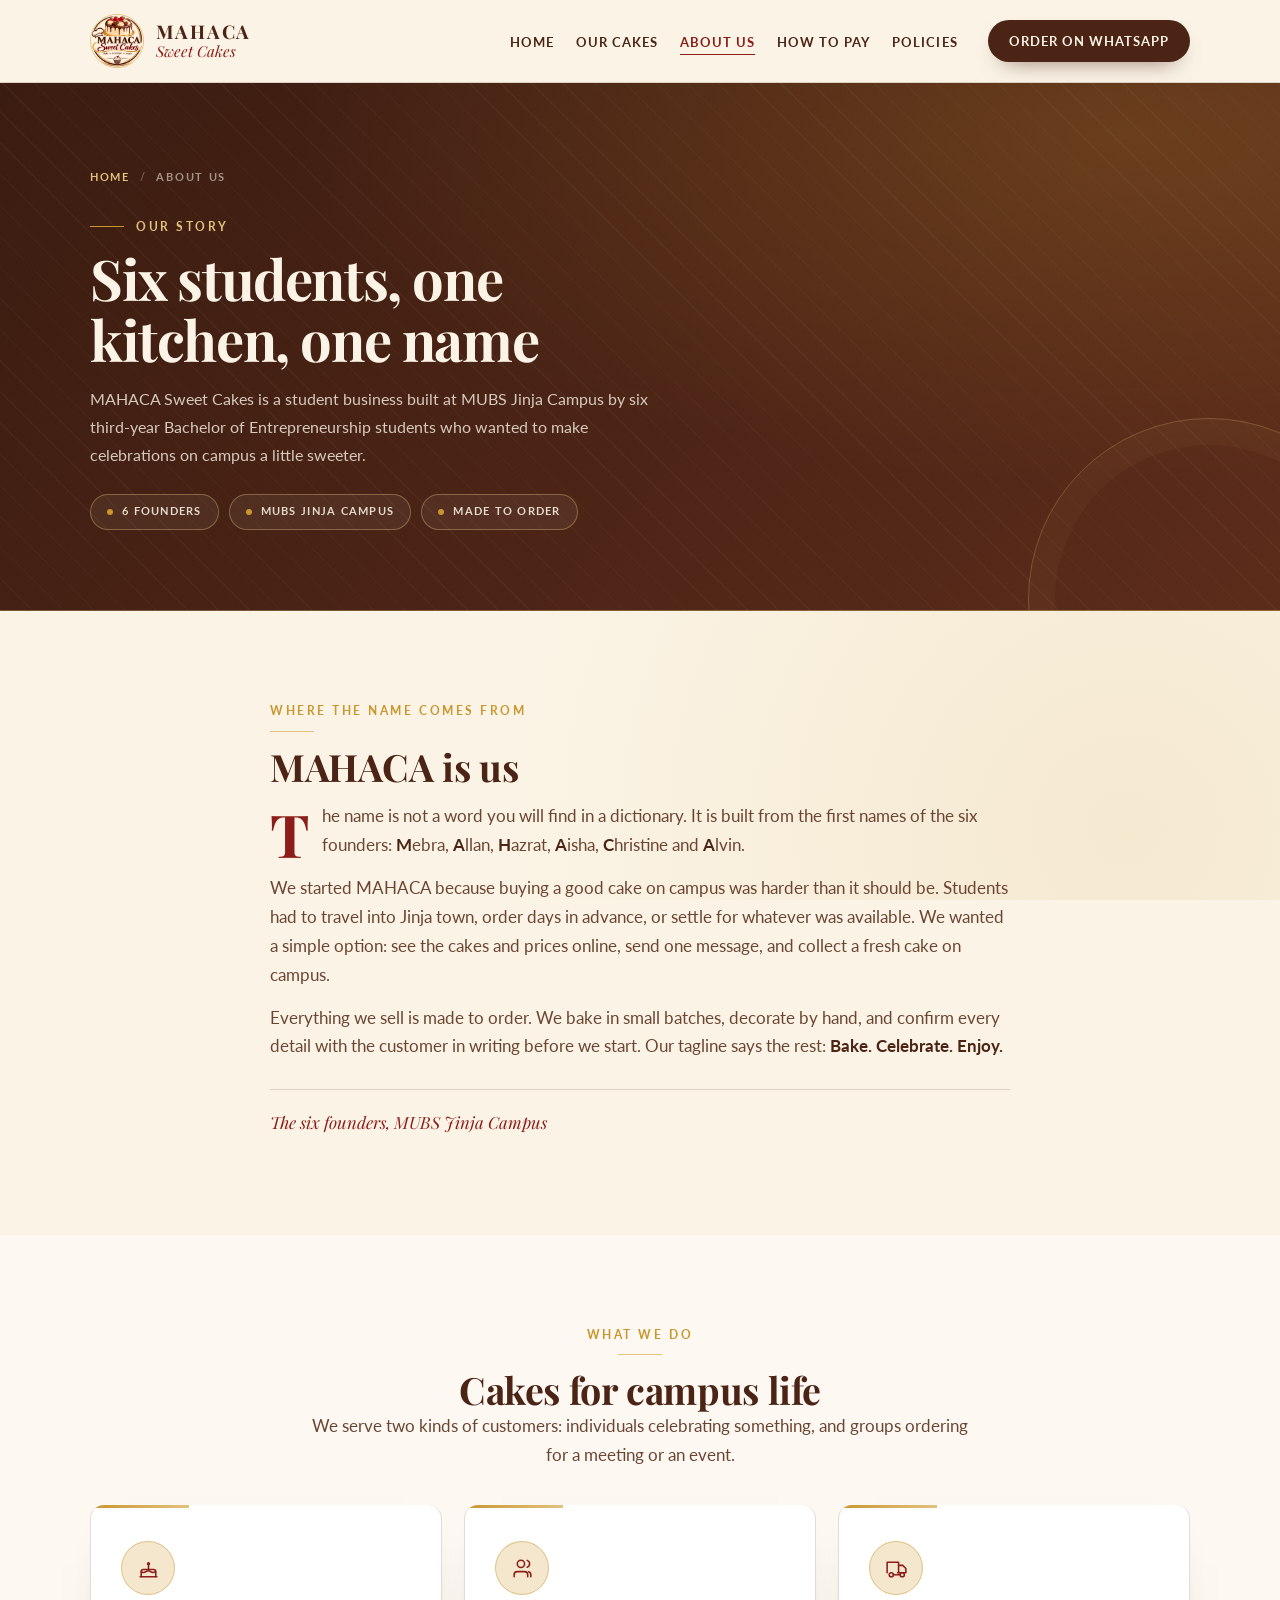
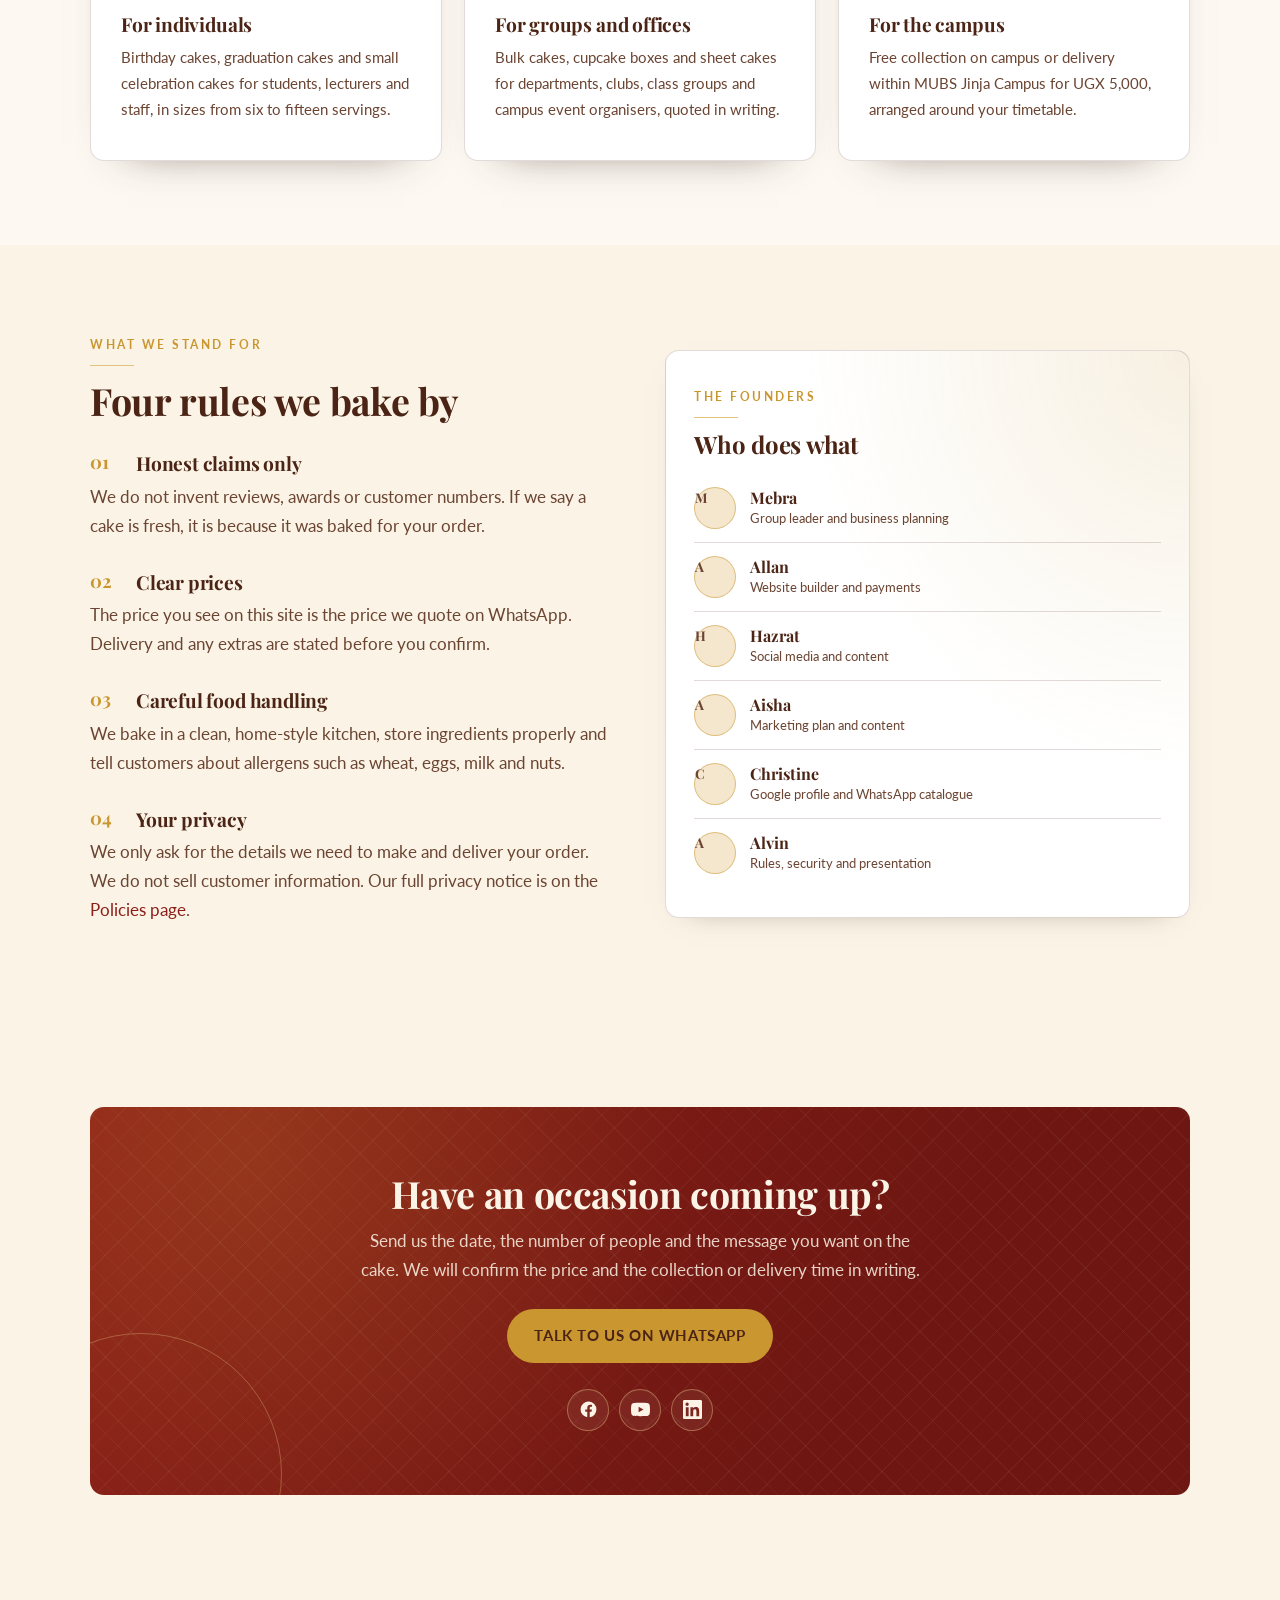
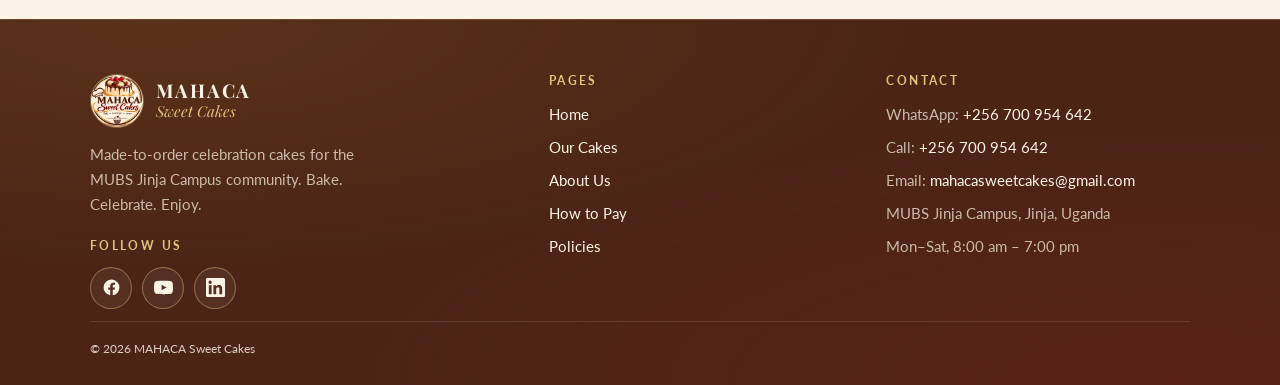
==== commit feb8c9dd: "Design Pages" ====
--- a/about.html
+++ b/about.html
@@ -53,6 +53,10 @@
 
   <section class="page-banner">
     <div class="container">
+      <ol class="crumbs">
+        <li><a href="index.html">Home</a></li>
+        <li aria-current="page">About Us</li>
+      </ol>
       <span class="eyebrow">Our story</span>
       <h1>Six students, one kitchen, one name</h1>
       <p>
@@ -60,6 +64,11 @@
         third-year Bachelor of Entrepreneurship students who wanted to make
         celebrations on campus a little sweeter.
       </p>
+      <ul class="banner-chips">
+        <li>6 founders</li>
+        <li>MUBS Jinja Campus</li>
+        <li>Made to order</li>
+      </ul>
     </div>
   </section>
 
@@ -67,7 +76,7 @@
   <section class="section">
     <div class="container">
 
-      <div class="prose story-block">
+      <div class="prose story-block reveal">
         <span class="eyebrow">Where the name comes from</span>
         <h2>MAHACA is us</h2>
         <p>
@@ -87,6 +96,8 @@
           hand, and confirm every detail with the customer in writing before we start.
           Our tagline says the rest: <strong>Bake. Celebrate. Enjoy.</strong>
         </p>
+
+        <p class="story-sign">The six founders, MUBS Jinja Campus</p>
       </div>
 
     </div>
@@ -107,7 +118,10 @@
 
       <div class="reasons">
 
-        <article class="reason">
+        <article class="reason reveal">
+          <span class="reason-icon" aria-hidden="true">
+            <svg viewBox="0 0 24 24"><path d="M4 20h16"/><path d="M5 20v-5a2 2 0 0 1 2-2h10a2 2 0 0 1 2 2v5"/><path d="M5 15c1.5 1.2 3 1.2 4.5 0s3-1.2 4.5 0 3 1.2 4.5 0"/><path d="M12 13V9"/><circle cx="12" cy="7.4" r=".9"/></svg>
+          </span>
           <h3>For individuals</h3>
           <p>
             Birthday cakes, graduation cakes and small celebration cakes for students,
@@ -115,7 +129,10 @@
           </p>
         </article>
 
-        <article class="reason">
+        <article class="reason reveal">
+          <span class="reason-icon" aria-hidden="true">
+            <svg viewBox="0 0 24 24"><path d="M17 20v-2a3 3 0 0 0-3-3H7a3 3 0 0 0-3 3v2"/><circle cx="10.5" cy="7.5" r="3.5"/><path d="M20 20v-2a3 3 0 0 0-2.2-2.9"/><path d="M16.5 4.2a3.5 3.5 0 0 1 0 6.6"/></svg>
+          </span>
           <h3>For groups and offices</h3>
           <p>
             Bulk cakes, cupcake boxes and sheet cakes for departments, clubs, class
@@ -123,7 +140,10 @@
           </p>
         </article>
 
-        <article class="reason">
+        <article class="reason reveal">
+          <span class="reason-icon" aria-hidden="true">
+            <svg viewBox="0 0 24 24"><path d="M3 16V6h11v10"/><path d="M14 9h4l3 3v4h-8"/><circle cx="7" cy="18" r="2"/><circle cx="17.5" cy="18" r="2"/><path d="M9 18h6.5"/></svg>
+          </span>
           <h3>For the campus</h3>
           <p>
             Free collection on campus or delivery within MUBS Jinja Campus for
@@ -139,7 +159,7 @@
   <section class="section">
     <div class="container split">
 
-      <div class="prose">
+      <div class="prose values-prose reveal">
         <span class="eyebrow">What we stand for</span>
         <h2>Four rules we bake by</h2>
 
@@ -169,18 +189,18 @@
         </p>
       </div>
 
-      <div class="card">
+      <div class="card founders-card reveal">
         <span class="eyebrow">The founders</span>
         <h2 style="font-size:1.5rem; margin-bottom:16px;">Who does what</h2>
 
         <!-- Role split is a proposal - change the names, roles or order to match
              the group's final contribution log. -->
-        <div class="about-founder"><strong>Mebra</strong><span>Group leader and business planning</span></div>
-        <div class="about-founder"><strong>Allan</strong><span>Website builder and payments</span></div>
-        <div class="about-founder"><strong>Hazrat</strong><span>Social media and content</span></div>
-        <div class="about-founder"><strong>Aisha</strong><span>Marketing plan and content</span></div>
-        <div class="about-founder"><strong>Christine</strong><span>Google profile and WhatsApp catalogue</span></div>
-        <div class="about-founder"><strong>Alvin</strong><span>Rules, security and presentation</span></div>
+        <div class="about-founder"><span class="founder-avatar" aria-hidden="true">M</span><div><strong>Mebra</strong><span>Group leader and business planning</span></div></div>
+        <div class="about-founder"><span class="founder-avatar" aria-hidden="true">A</span><div><strong>Allan</strong><span>Website builder and payments</span></div></div>
+        <div class="about-founder"><span class="founder-avatar" aria-hidden="true">H</span><div><strong>Hazrat</strong><span>Social media and content</span></div></div>
+        <div class="about-founder"><span class="founder-avatar" aria-hidden="true">A</span><div><strong>Aisha</strong><span>Marketing plan and content</span></div></div>
+        <div class="about-founder"><span class="founder-avatar" aria-hidden="true">C</span><div><strong>Christine</strong><span>Google profile and WhatsApp catalogue</span></div></div>
+        <div class="about-founder"><span class="founder-avatar" aria-hidden="true">A</span><div><strong>Alvin</strong><span>Rules, security and presentation</span></div></div>
       </div>
 
     </div>
@@ -189,7 +209,7 @@
   <!-- ============ CLOSING CALL TO ACTION ============ -->
   <section class="section section--tight">
     <div class="container">
-      <div class="bulk-banner">
+      <div class="bulk-banner bulk-banner--pattern reveal">
         <h2>Have an occasion coming up?</h2>
         <p>
           Send us the date, the number of people and the message you want on the cake.
--- a/style.css
+++ b/style.css
@@ -1010,3 +1010,1415 @@
 .site-footer .social-link { color: var(--cream); }
 .site-footer .social-link:hover,
 .site-footer .social-link:focus-visible { color: var(--brown); }
+
+
+/* ============================================================
+   25. HOME PAGE - premium treatment
+   Everything in this section is mobile-first. Larger layouts are
+   introduced at the bottom in min-width media queries, exactly
+   like the rest of the stylesheet.
+   ============================================================ */
+
+/* ---------- 25a. Shared entrance animation ---------- */
+@keyframes msc-rise {
+  from { opacity: 0; transform: translate3d(0, 26px, 0); }
+  to   { opacity: 1; transform: translate3d(0, 0, 0); }
+}
+
+.anim {
+  animation: msc-rise 0.85s cubic-bezier(0.22, 0.68, 0.24, 1) both;
+}
+
+.anim-1 { animation-delay: 0.05s; }
+.anim-2 { animation-delay: 0.15s; }
+.anim-3 { animation-delay: 0.28s; }
+.anim-4 { animation-delay: 0.4s; }
+.anim-5 { animation-delay: 0.52s; }
+
+/* ---------- 25b. Hero ---------- */
+.hero--home {
+  position: relative;
+  overflow: hidden;
+  padding: 52px 0 68px;
+  background:
+    radial-gradient(ellipse at 82% 6%, rgba(201, 150, 47, 0.16), transparent 55%),
+    radial-gradient(ellipse at 4% 88%, rgba(140, 29, 24, 0.07), transparent 50%);
+}
+
+/* A faint dotted field in the corner, drawn with CSS only */
+.hero--home::before {
+  content: "";
+  position: absolute;
+  top: 90px;
+  right: -60px;
+  width: 300px;
+  height: 300px;
+  background-image: radial-gradient(rgba(75, 36, 22, 0.18) 1px, transparent 1px);
+  background-size: 16px 16px;
+  border-radius: 50%;
+  -webkit-mask-image: radial-gradient(circle, #000 35%, transparent 72%);
+  mask-image: radial-gradient(circle, #000 35%, transparent 72%);
+  pointer-events: none;
+}
+
+.hero--home .hero-grid {
+  position: relative;
+  z-index: 1;
+  gap: 46px;
+}
+
+.hero--home .hero-copy { min-width: 0; }
+
+/* Small label with a short rule in front of it */
+.eyebrow--line {
+  display: inline-flex;
+  align-items: center;
+  gap: 12px;
+}
+
+.eyebrow--line::before {
+  content: "";
+  width: 34px;
+  height: 1px;
+  background: var(--gold);
+  flex: 0 0 auto;
+}
+
+.eyebrow--line::after { display: none; }
+
+.hero-title {
+  font-size: clamp(2.35rem, 6.4vw, 4.1rem);
+  line-height: 1.06;
+  letter-spacing: -0.025em;
+  margin-bottom: 20px;
+  text-wrap: balance;
+}
+
+.hero-title em {
+  position: relative;
+  font-style: italic;
+  color: var(--maroon);
+  white-space: nowrap;
+}
+
+/* Gold stroke under the italic word */
+.hero-title em::after {
+  content: "";
+  position: absolute;
+  left: 2%;
+  right: 2%;
+  bottom: 0.02em;
+  height: 0.16em;
+  border-radius: 999px;
+  background: linear-gradient(90deg, var(--gold), var(--gold-light));
+  opacity: 0.45;
+  z-index: -1;
+}
+
+.hero--home .hero-copy .lead {
+  max-width: 48ch;
+  font-size: clamp(1rem, 2.2vw, 1.12rem);
+}
+
+.hero--home .btn-row { margin-top: 30px; }
+
+/* Sweeping highlight on the main button */
+.btn--shine {
+  position: relative;
+  overflow: hidden;
+  isolation: isolate;
+}
+
+.btn--shine::after {
+  content: "";
+  position: absolute;
+  top: -60%;
+  left: -40%;
+  width: 35%;
+  height: 220%;
+  transform: rotate(20deg) translateX(-220%);
+  background: linear-gradient(90deg, transparent, rgba(255, 255, 255, 0.28), transparent);
+  transition: transform 0.7s ease;
+  z-index: -1;
+}
+
+.btn--shine:hover::after,
+.btn--shine:focus-visible::after { transform: rotate(20deg) translateX(560%); }
+
+.btn .btn-arrow,
+.btn span[aria-hidden="true"] { transition: transform 0.22s ease; }
+.btn:hover span[aria-hidden="true"] { transform: translateX(3px); }
+
+/* Three quick reassurances under the buttons */
+.hero-notes {
+  display: flex;
+  flex-wrap: wrap;
+  gap: 8px 22px;
+  list-style: none;
+  margin-top: 26px;
+  padding: 0;
+}
+
+.hero-notes li {
+  position: relative;
+  padding-left: 18px;
+  font-size: 0.78rem;
+  font-weight: 700;
+  letter-spacing: 0.06em;
+  text-transform: uppercase;
+  color: var(--brown-soft);
+}
+
+.hero-notes li::before {
+  content: "";
+  position: absolute;
+  left: 0;
+  top: 0.52em;
+  width: 7px;
+  height: 7px;
+  border-radius: 50%;
+  background: var(--gold);
+  box-shadow: 0 0 0 3px rgba(201, 150, 47, 0.16);
+}
+
+/* ---------- 25c. Hero picture, ring, chip ---------- */
+.hero--home .hero-figure {
+  position: relative;
+  margin: 0;
+  padding: 16px 0 26px;
+  min-width: 0;
+}
+
+/* The old gold frame is replaced by the rotating ring below */
+.hero--home .hero-figure::before { display: none; }
+
+.hero-media {
+  position: relative;
+  z-index: 2;
+  border-radius: 220px 220px 22px 22px;
+  overflow: hidden;
+  border: 1px solid var(--gold-light);
+  box-shadow:
+    0 34px 70px -34px rgba(51, 34, 27, 0.65),
+    0 2px 0 rgba(255, 255, 255, 0.6) inset;
+  background: var(--cream-deep);
+}
+
+.hero-media img {
+  width: 100%;
+  aspect-ratio: 4 / 5;
+  object-fit: cover;
+  transition: transform 1.2s cubic-bezier(0.2, 0.7, 0.2, 1);
+}
+
+.hero--home .hero-figure:hover .hero-media img { transform: scale(1.04); }
+
+/* Slow turning dashed ring behind the picture */
+.hero-ring {
+  position: absolute;
+  z-index: 1;
+  top: -6px;
+  right: -26px;
+  width: 62%;
+  max-width: 300px;
+  aspect-ratio: 1;
+  border-radius: 50%;
+  border: 1px dashed rgba(201, 150, 47, 0.75);
+  animation: msc-spin 42s linear infinite;
+}
+
+.hero-ring::before {
+  content: "";
+  position: absolute;
+  inset: 14px;
+  border-radius: 50%;
+  border: 1px solid rgba(140, 29, 24, 0.18);
+}
+
+@keyframes msc-spin {
+  to { transform: rotate(360deg); }
+}
+
+/* Floating "24h" chip, top left */
+.hero-chip {
+  position: absolute;
+  z-index: 3;
+  left: -6px;
+  top: 6%;
+  display: grid;
+  place-items: center;
+  gap: 2px;
+  width: 92px;
+  height: 92px;
+  padding: 10px;
+  text-align: center;
+  border-radius: 50%;
+  background: var(--brown);
+  color: var(--cream);
+  box-shadow: 0 20px 34px -20px rgba(51, 34, 27, 0.8);
+  border: 1px solid rgba(227, 194, 126, 0.55);
+}
+
+.hero-chip strong {
+  font-family: var(--font-heading);
+  font-size: 1.5rem;
+  line-height: 1;
+  color: var(--gold-light);
+}
+
+.hero-chip span {
+  font-size: 0.56rem;
+  font-weight: 700;
+  letter-spacing: 0.14em;
+  text-transform: uppercase;
+  line-height: 1.3;
+  color: rgba(251, 244, 230, 0.82);
+}
+
+/* Caption pill across the bottom of the picture */
+.hero-badge {
+  position: absolute;
+  z-index: 3;
+  left: 50%;
+  bottom: 6px;
+  transform: translateX(-50%);
+  white-space: nowrap;
+  background: var(--white);
+  border: 1px solid var(--gold-light);
+  border-radius: 999px;
+  padding: 9px 20px;
+  font-size: 0.66rem;
+  font-weight: 700;
+  letter-spacing: 0.14em;
+  text-transform: uppercase;
+  color: var(--brown);
+  box-shadow: 0 18px 30px -22px rgba(51, 34, 27, 0.75);
+}
+
+/* ---------- 25d. Moving ticker strip ---------- */
+.ticker {
+  overflow: hidden;
+  background: var(--brown);
+  color: var(--cream);
+  border-top: 1px solid rgba(227, 194, 126, 0.32);
+  border-bottom: 1px solid rgba(227, 194, 126, 0.32);
+  padding: 14px 0;
+}
+
+.ticker-track {
+  display: flex;
+  align-items: center;
+  width: max-content;
+  animation: msc-marquee 34s linear infinite;
+  will-change: transform;
+}
+
+.ticker:hover .ticker-track { animation-play-state: paused; }
+
+.ticker-track span {
+  display: inline-flex;
+  align-items: center;
+  gap: 22px;
+  padding-right: 22px;
+  font-size: 0.72rem;
+  font-weight: 700;
+  letter-spacing: 0.18em;
+  text-transform: uppercase;
+  color: rgba(251, 244, 230, 0.88);
+  white-space: nowrap;
+}
+
+/* Gold diamond between each phrase */
+.ticker-track span::after {
+  content: "";
+  width: 6px;
+  height: 6px;
+  transform: rotate(45deg);
+  background: var(--gold);
+  flex: 0 0 auto;
+}
+
+@keyframes msc-marquee {
+  from { transform: translate3d(0, 0, 0); }
+  to   { transform: translate3d(-50%, 0, 0); }
+}
+
+/* ---------- 25e. The craft section ---------- */
+.craft {
+  background:
+    linear-gradient(180deg, rgba(244, 231, 206, 0.55), transparent 70%);
+  border-bottom: 1px solid var(--line);
+}
+
+.craft-grid {
+  display: grid;
+  gap: 22px;
+  margin-bottom: 44px;
+}
+
+.craft-title {
+  font-size: clamp(1.9rem, 4.6vw, 3rem);
+  line-height: 1.12;
+  letter-spacing: -0.02em;
+  text-wrap: balance;
+}
+
+.craft-title em {
+  font-style: italic;
+  color: var(--maroon);
+}
+
+.craft-copy { min-width: 0; }
+
+.craft-copy .lead { margin-bottom: 14px; }
+.craft-copy p { margin-bottom: 16px; }
+
+/* Text link with a sliding arrow */
+.link-arrow {
+  display: inline-flex;
+  align-items: center;
+  gap: 10px;
+  font-size: 0.78rem;
+  font-weight: 700;
+  letter-spacing: 0.14em;
+  text-transform: uppercase;
+  color: var(--maroon);
+  padding-bottom: 4px;
+  border-bottom: 1px solid rgba(140, 29, 24, 0.28);
+  transition: border-color 0.2s ease, color 0.2s ease;
+}
+
+.link-arrow span { transition: transform 0.22s ease; }
+
+.link-arrow:hover {
+  text-decoration: none;
+  border-color: var(--maroon);
+  color: var(--brown);
+}
+
+.link-arrow:hover span { transform: translateX(4px); }
+
+/* Numbered statistics row */
+.stat-row {
+  display: grid;
+  grid-template-columns: repeat(3, 1fr);
+  gap: 6px;
+  border-top: 1px solid var(--line);
+  padding-top: 28px;
+}
+
+.stat {
+  padding: 0 10px;
+  text-align: left;
+  border-left: 1px solid var(--line);
+}
+
+.stat:first-child { border-left: 0; padding-left: 0; }
+
+.stat strong {
+  display: block;
+  font-family: var(--font-heading);
+  font-size: clamp(1.9rem, 5vw, 2.8rem);
+  line-height: 1;
+  letter-spacing: -0.03em;
+  color: var(--brown);
+}
+
+.stat span {
+  display: block;
+  margin-top: 8px;
+  font-size: 0.62rem;
+  font-weight: 700;
+  letter-spacing: 0.14em;
+  text-transform: uppercase;
+  color: var(--gold);
+  line-height: 1.5;
+}
+
+/* ---------- 25f. Reasons (with icons and ghost numbers) ---------- */
+.reasons-section {
+  background:
+    radial-gradient(ellipse at 90% 0%, rgba(201, 150, 47, 0.1), transparent 46%);
+}
+
+.reasons { gap: 22px; }
+
+.reason {
+  position: relative;
+  overflow: hidden;
+  padding: 30px 26px 32px;
+  background: var(--white);
+  border: 1px solid var(--line);
+  border-top: 0;
+  border-radius: var(--radius);
+  box-shadow: 0 20px 44px -38px rgba(51, 34, 27, 0.85);
+  transition: transform 0.28s ease, box-shadow 0.28s ease, border-color 0.28s ease;
+}
+
+/* Gold rule that grows across the top on hover */
+.reason::before {
+  content: "";
+  position: absolute;
+  inset: 0 0 auto 0;
+  height: 3px;
+  background: linear-gradient(90deg, var(--gold), var(--gold-light));
+  transform: scaleX(0.28);
+  transform-origin: left;
+  transition: transform 0.35s ease;
+}
+
+.reason:hover {
+  transform: translateY(-5px);
+  border-color: rgba(201, 150, 47, 0.55);
+  box-shadow: 0 30px 56px -34px rgba(51, 34, 27, 0.5);
+}
+
+.reason:hover::before { transform: scaleX(1); }
+
+/* The big, faint number in the corner */
+.reason-number {
+  position: absolute;
+  top: 6px;
+  right: 14px;
+  width: auto;
+  height: auto;
+  background: none;
+  border: 0;
+  border-radius: 0;
+  font-family: var(--font-heading);
+  font-size: 4.6rem;
+  font-weight: 700;
+  line-height: 1;
+  letter-spacing: -0.05em;
+  color: rgba(75, 36, 22, 0.07);
+  margin: 0;
+  pointer-events: none;
+  transition: color 0.3s ease;
+}
+
+.reason:hover .reason-number { color: rgba(201, 150, 47, 0.2); }
+
+/* Round icon badge */
+.reason-icon {
+  position: relative;
+  display: grid;
+  place-items: center;
+  width: 54px;
+  height: 54px;
+  margin-bottom: 18px;
+  border-radius: 50%;
+  background: var(--cream-deep);
+  border: 1px solid rgba(201, 150, 47, 0.45);
+  color: var(--maroon);
+  transition: background 0.28s ease, color 0.28s ease, transform 0.28s ease;
+}
+
+.reason-icon svg {
+  width: 25px;
+  height: 25px;
+  fill: none;
+  stroke: currentColor;
+  stroke-width: 1.5;
+  stroke-linecap: round;
+  stroke-linejoin: round;
+}
+
+.reason:hover .reason-icon {
+  background: var(--brown);
+  color: var(--gold-light);
+  transform: rotate(-6deg) scale(1.04);
+}
+
+.reason h3 { position: relative; margin-bottom: 8px; }
+.reason p { position: relative; font-size: 0.96rem; margin: 0; }
+
+/* ---------- 25g. Section heading with a link on the right ---------- */
+.section-head--split {
+  max-width: none;
+  display: flex;
+  flex-wrap: wrap;
+  align-items: flex-end;
+  justify-content: space-between;
+  gap: 18px 32px;
+}
+
+.section-head--split > div { max-width: 640px; }
+.section-head--split .link-arrow { margin-bottom: 6px; }
+
+/* ---------- 25h. Featured product cards ---------- */
+.featured { border-bottom: 1px solid var(--line); }
+
+.product-media { overflow: hidden; }
+
+.product-media img {
+  transition: transform 1s cubic-bezier(0.2, 0.7, 0.2, 1);
+}
+
+.product-card:hover .product-media img { transform: scale(1.06); }
+
+.product-code {
+  -webkit-backdrop-filter: blur(4px);
+  backdrop-filter: blur(4px);
+}
+
+.product-card:hover { transform: translateY(-6px); }
+
+/* ---------- 25i. How to order ---------- */
+.section--how {
+  background:
+    linear-gradient(180deg, rgba(244, 231, 206, 0.5), rgba(244, 231, 206, 0));
+}
+
+.steps--home .step {
+  background: var(--white);
+  box-shadow: 0 18px 40px -36px rgba(51, 34, 27, 0.9);
+  transition: transform 0.26s ease, box-shadow 0.26s ease;
+}
+
+.steps--home .step:hover {
+  transform: translateY(-4px);
+  box-shadow: 0 26px 50px -34px rgba(51, 34, 27, 0.55);
+}
+
+.steps--home .step::before {
+  background: var(--brown);
+  border-color: var(--brown);
+  color: var(--gold-light);
+}
+
+/* ---------- 25j. Bulk order banner with a woven pattern ---------- */
+.bulk-banner--pattern {
+  padding: 52px 28px;
+  background:
+    radial-gradient(circle at 14% 12%, rgba(201, 150, 47, 0.22), transparent 46%),
+    linear-gradient(120deg, var(--maroon), #6E1712 70%);
+}
+
+.bulk-banner--pattern::before {
+  content: "";
+  position: absolute;
+  inset: 0;
+  background-image:
+    repeating-linear-gradient(45deg, rgba(251, 244, 230, 0.05) 0 1px, transparent 1px 18px),
+    repeating-linear-gradient(-45deg, rgba(251, 244, 230, 0.05) 0 1px, transparent 1px 18px);
+  opacity: 0.9;
+  pointer-events: none;
+}
+
+.bulk-banner--pattern::after {
+  content: "";
+  position: absolute;
+  left: -90px;
+  bottom: -120px;
+  width: 280px;
+  height: 280px;
+  border-radius: 50%;
+  border: 1px solid rgba(227, 194, 126, 0.35);
+  pointer-events: none;
+}
+
+.bulk-banner--pattern > * { position: relative; z-index: 1; }
+
+.bulk-banner--pattern h2 { text-wrap: balance; }
+
+.bulk-banner--pattern .btn {
+  transition: transform 0.2s ease, background 0.2s ease, box-shadow 0.2s ease;
+}
+
+.bulk-banner--pattern .btn:hover {
+  transform: translateY(-2px);
+  box-shadow: 0 16px 30px -16px rgba(0, 0, 0, 0.5);
+}
+
+/* ---------- 25k. Scroll-reveal (progressive enhancement) ----------
+   Browsers without scroll-driven animation support simply show the
+   content normally. Nothing is hidden if the feature is missing. */
+@supports (animation-timeline: view()) {
+  @media (prefers-reduced-motion: no-preference) {
+    .reveal {
+      animation: msc-rise 0.9s cubic-bezier(0.22, 0.68, 0.24, 1) both;
+      animation-timeline: view();
+      animation-range: entry 0% cover 26%;
+    }
+  }
+}
+
+/* ---------- 25l. Larger screens ---------- */
+@media (min-width: 640px) {
+  .hero-chip { width: 104px; height: 104px; left: -24px; }
+  .hero-chip strong { font-size: 1.7rem; }
+  .hero-chip span { font-size: 0.6rem; }
+  .ticker-track span { font-size: 0.76rem; }
+  .stat-row { gap: 0; }
+  .stat { padding: 0 22px; }
+  .stat:first-child { padding-left: 0; }
+}
+
+@media (min-width: 860px) {
+  .hero--home { padding: 74px 0 92px; }
+  .hero--home .hero-grid { gap: 64px; }
+  .hero--home .hero-figure { padding: 22px 0 34px; }
+  .hero-badge { bottom: 10px; }
+
+  .craft-grid {
+    grid-template-columns: 1.05fr 0.95fr;
+    gap: 56px;
+    align-items: start;
+    margin-bottom: 54px;
+  }
+
+  .craft-copy { padding-top: 8px; }
+
+  .stat-row { padding-top: 34px; }
+  .stat strong { font-size: 3rem; }
+
+  .reason { padding: 36px 30px 38px; }
+  .reason-number { font-size: 5.6rem; }
+
+  .bulk-banner--pattern { padding: 64px 52px; }
+}
+
+@media (min-width: 1024px) {
+  .hero-title { font-size: clamp(3.4rem, 5.2vw, 4.3rem); }
+  .hero--home .hero-grid { align-items: center; }
+}
+
+/* ---------- 25m. Small-phone adjustments ---------- */
+@media (max-width: 420px) {
+  .hero--home { padding-top: 34px; }
+  .hero-title { font-size: clamp(2.05rem, 9.6vw, 2.6rem); }
+
+  /* the old rule forces square pictures and full-width buttons; on the
+     hero we keep the arch shape and let the buttons size themselves */
+  .hero--home .hero-media img { aspect-ratio: 1 / 1; }
+  .hero--home .hero-chip { width: 78px; height: 78px; left: -2px; }
+  .hero--home .hero-chip strong { font-size: 1.2rem; }
+  .hero--home .hero-chip span { font-size: 0.48rem; }
+  .hero--home .hero-badge {
+    font-size: 0.58rem;
+    padding: 7px 14px;
+    letter-spacing: 0.1em;
+  }
+
+  .hero--home .btn-row .btn { width: 100%; }
+  .hero-notes { gap: 8px 16px; }
+  .hero-notes li { font-size: 0.68rem; }
+
+  .stat { padding: 0 10px; }
+  .stat strong { font-size: 1.7rem; }
+  .stat span { font-size: 0.54rem; letter-spacing: 0.1em; }
+
+  .bulk-banner--pattern { padding: 40px 20px; }
+}
+
+/* ---------- 25n. Respect reduced motion ---------- */
+@media (prefers-reduced-motion: reduce) {
+  .anim,
+  .reveal,
+  .hero-ring,
+  .ticker-track {
+    animation: none !important;
+  }
+
+  .hero-media img,
+  .product-media img,
+  .reason,
+  .reason-icon,
+  .btn--shine::after,
+  .link-arrow span,
+  .btn span[aria-hidden="true"] {
+    transition: none !important;
+    transform: none !important;
+  }
+
+  .ticker-track { flex-wrap: wrap; width: auto; }
+}
+
+
+/* ============================================================
+   26. INNER PAGES - shared premium treatment
+   Products, About, How to Pay and Policies all use the pieces
+   below, so the whole site feels like one brand.
+   ============================================================ */
+
+/* ---------- 26a. Page banner ---------- */
+.page-banner {
+  position: relative;
+  overflow: hidden;
+  padding: 58px 0 56px;
+  text-align: left;
+  background:
+    radial-gradient(ellipse at 88% 10%, rgba(201, 150, 47, 0.22), transparent 52%),
+    linear-gradient(135deg, #3B1C11 0%, var(--brown) 52%, #5C2C1A 100%);
+  border-bottom: 1px solid rgba(227, 194, 126, 0.35);
+}
+
+/* soft gold halo + fine diagonal weave */
+.page-banner::before {
+  content: "";
+  position: absolute;
+  inset: 0;
+  background-image:
+    repeating-linear-gradient(45deg, rgba(251, 244, 230, 0.04) 0 1px, transparent 1px 22px);
+  pointer-events: none;
+}
+
+/* large decorative ring, bottom right */
+.page-banner::after {
+  content: "";
+  position: absolute;
+  right: -110px;
+  bottom: -170px;
+  width: 360px;
+  height: 360px;
+  border-radius: 50%;
+  border: 1px solid rgba(227, 194, 126, 0.28);
+  box-shadow: 0 0 0 26px rgba(227, 194, 126, 0.04) inset;
+  pointer-events: none;
+}
+
+.page-banner .container {
+  position: relative;
+  z-index: 1;
+}
+
+.page-banner > .container > * {
+  animation: msc-rise 0.8s cubic-bezier(0.22, 0.68, 0.24, 1) both;
+}
+.page-banner > .container > *:nth-child(1) { animation-delay: 0.04s; }
+.page-banner > .container > *:nth-child(2) { animation-delay: 0.14s; }
+.page-banner > .container > *:nth-child(3) { animation-delay: 0.24s; }
+.page-banner > .container > *:nth-child(4) { animation-delay: 0.34s; }
+
+.page-banner h1 {
+  color: var(--cream);
+  font-size: clamp(2.15rem, 5.2vw, 3.5rem);
+  line-height: 1.08;
+  letter-spacing: -0.025em;
+  margin-bottom: 16px;
+  max-width: 20ch;
+  text-wrap: balance;
+}
+
+.page-banner p {
+  color: rgba(251, 244, 230, 0.8);
+  max-width: 62ch;
+  font-size: 1.02rem;
+  margin: 0;
+}
+
+.page-banner .eyebrow {
+  color: var(--gold-light);
+  display: inline-flex;
+  align-items: center;
+  gap: 12px;
+}
+
+.page-banner .eyebrow::before {
+  content: "";
+  width: 34px;
+  height: 1px;
+  background: var(--gold);
+}
+
+.page-banner .eyebrow::after { display: none; }
+
+/* Breadcrumb trail */
+.crumbs {
+  display: flex;
+  flex-wrap: wrap;
+  align-items: center;
+  gap: 10px;
+  list-style: none;
+  padding: 0;
+  margin-bottom: 20px;
+  font-size: 0.66rem;
+  font-weight: 700;
+  letter-spacing: 0.16em;
+  text-transform: uppercase;
+  color: rgba(251, 244, 230, 0.55);
+}
+
+.crumbs a {
+  color: var(--gold-light);
+  transition: color 0.2s ease;
+}
+
+.crumbs a:hover { color: var(--cream); text-decoration: none; }
+
+.crumbs li + li::before {
+  content: "/";
+  margin-right: 10px;
+  color: rgba(251, 244, 230, 0.3);
+}
+
+/* Small fact chips under the banner text */
+.banner-chips {
+  display: flex;
+  flex-wrap: wrap;
+  gap: 10px;
+  list-style: none;
+  margin-top: 26px;
+  padding: 0;
+}
+
+.banner-chips li {
+  display: inline-flex;
+  align-items: center;
+  gap: 9px;
+  padding: 8px 16px;
+  border: 1px solid rgba(227, 194, 126, 0.38);
+  border-radius: 999px;
+  background: rgba(251, 244, 230, 0.06);
+  font-size: 0.66rem;
+  font-weight: 700;
+  letter-spacing: 0.12em;
+  text-transform: uppercase;
+  color: rgba(251, 244, 230, 0.88);
+}
+
+.banner-chips li::before {
+  content: "";
+  width: 6px;
+  height: 6px;
+  border-radius: 50%;
+  background: var(--gold);
+  flex: 0 0 auto;
+}
+
+/* Anchors must clear the sticky header */
+.page-banner + .section [id],
+.policy-block,
+.collection-head { scroll-margin-top: 110px; }
+
+/* ---------- 26b. Jump navigation (products page) ---------- */
+.jump-nav {
+  display: flex;
+  flex-wrap: wrap;
+  gap: 10px;
+  margin: 0 0 42px;
+}
+
+.jump-nav a {
+  display: inline-flex;
+  align-items: center;
+  gap: 10px;
+  padding: 10px 18px;
+  border: 1px solid var(--line);
+  border-radius: 999px;
+  background: var(--white);
+  font-size: 0.68rem;
+  font-weight: 700;
+  letter-spacing: 0.12em;
+  text-transform: uppercase;
+  color: var(--brown);
+  box-shadow: 0 10px 24px -24px rgba(51, 34, 27, 0.8);
+  transition: transform 0.2s ease, background 0.2s ease, color 0.2s ease, border-color 0.2s ease;
+}
+
+.jump-nav a span {
+  font-family: var(--font-heading);
+  font-size: 0.9rem;
+  color: var(--gold);
+  letter-spacing: 0;
+}
+
+.jump-nav a:hover {
+  background: var(--brown);
+  border-color: var(--brown);
+  color: var(--cream);
+  text-decoration: none;
+  transform: translateY(-2px);
+}
+
+.jump-nav a:hover span { color: var(--gold-light); }
+
+/* ---------- 26c. Collection headings ---------- */
+.products-list { counter-reset: collection; }
+
+.collection-head {
+  position: relative;
+  display: flex;
+  flex-wrap: wrap;
+  align-items: flex-end;
+  gap: 8px 18px;
+  margin: 58px 0 28px;
+  padding-bottom: 14px;
+  border-bottom: 1px solid var(--line);
+}
+
+.collection-head:first-of-type { margin-top: 0; }
+
+.collection-head::before {
+  counter-increment: collection;
+  content: counter(collection, decimal-leading-zero);
+  font-family: var(--font-heading);
+  font-size: 0.95rem;
+  font-weight: 700;
+  color: var(--gold);
+  align-self: center;
+  padding-right: 4px;
+}
+
+.collection-head::after {
+  content: "";
+  position: absolute;
+  left: 0;
+  bottom: -1px;
+  width: 120px;
+  height: 2px;
+  background: linear-gradient(90deg, var(--gold), transparent);
+}
+
+.collection-head h2 {
+  font-size: clamp(1.55rem, 3vw, 2.05rem);
+  letter-spacing: -0.02em;
+  margin: 0;
+  flex: 1 1 auto;
+  min-width: 0;
+}
+
+.collection-head span {
+  font-size: 0.64rem;
+  letter-spacing: 0.14em;
+  white-space: nowrap;
+}
+
+/* A gold flag on a product photo */
+.product-flag {
+  position: absolute;
+  top: 12px;
+  right: 12px;
+  background: var(--gold);
+  color: var(--brown);
+  font-size: 0.58rem;
+  font-weight: 700;
+  letter-spacing: 0.14em;
+  text-transform: uppercase;
+  padding: 5px 11px;
+  border-radius: 999px;
+  box-shadow: 0 8px 18px -12px rgba(51, 34, 27, 0.7);
+}
+
+.product-card {
+  border-color: rgba(75, 36, 22, 0.12);
+}
+
+.product-card:hover { border-color: rgba(201, 150, 47, 0.5); }
+
+.product-foot .btn { transition: transform 0.2s ease, background 0.2s ease; }
+.product-foot .btn:hover { transform: translateY(-1px); }
+
+/* ---------- 26d. Shared steps polish (pay page) ---------- */
+.steps .step {
+  box-shadow: 0 18px 40px -38px rgba(51, 34, 27, 0.9);
+  transition: transform 0.26s ease, box-shadow 0.26s ease, border-color 0.26s ease;
+}
+
+.steps .step:hover {
+  transform: translateY(-3px);
+  border-color: rgba(201, 150, 47, 0.5);
+  box-shadow: 0 26px 50px -34px rgba(51, 34, 27, 0.55);
+}
+
+/* ---------- 26e. Payment cards ---------- */
+.pay-card {
+  position: relative;
+  overflow: hidden;
+  border-color: rgba(75, 36, 22, 0.12);
+  transition: transform 0.26s ease, box-shadow 0.26s ease, border-color 0.26s ease;
+}
+
+.pay-card::before {
+  content: "";
+  position: absolute;
+  inset: 0 0 auto 0;
+  height: 3px;
+  background: linear-gradient(90deg, var(--gold), var(--gold-light));
+  transform: scaleX(0.24);
+  transform-origin: left;
+  transition: transform 0.35s ease;
+}
+
+.pay-card:hover {
+  transform: translateY(-4px);
+  border-color: rgba(201, 150, 47, 0.5);
+  box-shadow: 0 28px 54px -34px rgba(51, 34, 27, 0.5);
+}
+
+.pay-card:hover::before { transform: scaleX(1); }
+
+.pay-card__head { flex-wrap: wrap; align-items: center; gap: 12px; }
+.pay-card__head h2,
+.pay-card__head h3 { margin-right: auto; }
+
+.pay-icon {
+  display: grid;
+  place-items: center;
+  width: 46px;
+  height: 46px;
+  flex: 0 0 auto;
+  border-radius: 13px;
+  background: var(--cream-deep);
+  border: 1px solid rgba(201, 150, 47, 0.45);
+  color: var(--maroon);
+  transition: background 0.26s ease, color 0.26s ease, transform 0.26s ease;
+}
+
+.pay-icon svg {
+  width: 23px;
+  height: 23px;
+  fill: none;
+  stroke: currentColor;
+  stroke-width: 1.55;
+  stroke-linecap: round;
+  stroke-linejoin: round;
+}
+
+.pay-card:hover .pay-icon {
+  background: var(--brown);
+  color: var(--gold-light);
+  transform: rotate(-5deg);
+}
+
+.pay-tag { margin-left: 0; }
+
+.pay-details {
+  border: 1px solid rgba(201, 150, 47, 0.55);
+  border-left: 3px solid var(--gold);
+  background: linear-gradient(180deg, var(--cream), #FDF9F0);
+  box-shadow: 0 12px 26px -26px rgba(51, 34, 27, 0.7);
+}
+
+.pay-details dd {
+  font-size: 1rem;
+  letter-spacing: 0.01em;
+}
+
+/* The direct-call box */
+.call-box {
+  position: relative;
+  overflow: hidden;
+  background:
+    radial-gradient(ellipse at 100% 0%, rgba(201, 150, 47, 0.22), transparent 55%),
+    var(--cream-deep);
+  border-color: rgba(201, 150, 47, 0.55);
+  box-shadow: 0 22px 46px -38px rgba(51, 34, 27, 0.8);
+}
+
+.call-box::before {
+  content: "";
+  position: absolute;
+  inset: 0 auto 0 0;
+  width: 4px;
+  background: linear-gradient(180deg, var(--gold), var(--maroon));
+}
+
+/* Warning / notice box */
+.notice-box {
+  border-radius: 14px;
+  border-left-width: 3px;
+  padding: 22px 24px;
+  box-shadow: 0 18px 38px -36px rgba(51, 34, 27, 0.8);
+}
+
+/* ---------- 26f. About page ---------- */
+.story-block { position: relative; }
+
+.story-block > p:first-of-type::first-letter {
+  float: left;
+  font-family: var(--font-heading);
+  font-weight: 700;
+  font-size: 3.7rem;
+  line-height: 0.82;
+  padding: 8px 12px 0 0;
+  color: var(--maroon);
+}
+
+.story-sign {
+  margin-top: 28px;
+  padding-top: 18px;
+  border-top: 1px solid var(--line);
+  font-family: var(--font-heading);
+  font-style: italic;
+  font-size: 1.05rem;
+  color: var(--maroon);
+}
+
+/* Numbered values list */
+.values-prose { counter-reset: value; }
+
+.values-prose h3 {
+  position: relative;
+  padding-left: 46px;
+  margin-top: 30px;
+}
+
+.values-prose h3::before {
+  counter-increment: value;
+  content: counter(value, decimal-leading-zero);
+  position: absolute;
+  left: 0;
+  top: -1px;
+  font-family: var(--font-heading);
+  font-size: 1.15rem;
+  font-weight: 700;
+  color: var(--gold);
+  letter-spacing: 0;
+}
+
+/* Founders card */
+.founders-card {
+  padding: 30px 28px;
+  background:
+    radial-gradient(ellipse at 100% 0%, rgba(201, 150, 47, 0.14), transparent 52%),
+    var(--white);
+}
+
+.founders-card .about-founder {
+  display: flex;
+  align-items: center;
+  gap: 14px;
+  padding: 13px 0;
+}
+
+.founder-avatar {
+  display: grid;
+  place-items: center;
+  width: 42px;
+  height: 42px;
+  flex: 0 0 auto;
+  border-radius: 50%;
+  background: var(--cream-deep);
+  border: 1px solid rgba(201, 150, 47, 0.5);
+  font-family: var(--font-heading);
+  font-weight: 700;
+  font-size: 1rem;
+  color: var(--maroon);
+  transition: background 0.22s ease, color 0.22s ease;
+}
+
+.about-founder:hover .founder-avatar {
+  background: var(--brown);
+  color: var(--gold-light);
+}
+
+.about-founder div { min-width: 0; }
+
+.founders-card .about-founder strong {
+  display: block;
+  min-width: 0;
+  font-size: 1rem;
+  line-height: 1.3;
+}
+
+.founders-card .about-founder span {
+  display: block;
+  font-size: 0.84rem;
+  line-height: 1.45;
+}
+
+/* ---------- 26g. Policies page ---------- */
+.toc {
+  display: grid;
+  gap: 14px;
+  margin-bottom: 44px;
+  counter-reset: toc;
+}
+
+.toc a {
+  position: relative;
+  display: grid;
+  grid-template-columns: auto 1fr;
+  column-gap: 16px;
+  row-gap: 2px;
+  align-items: start;
+  padding: 18px 20px;
+  background: var(--white);
+  border: 1px solid var(--line);
+  border-radius: 12px;
+  box-shadow: 0 14px 30px -32px rgba(51, 34, 27, 0.9);
+  transition: transform 0.22s ease, border-color 0.22s ease, box-shadow 0.22s ease;
+}
+
+.toc a::before {
+  counter-increment: toc;
+  content: counter(toc, decimal-leading-zero);
+  grid-column: 1;
+  grid-row: 1 / span 2;
+  font-family: var(--font-heading);
+  font-size: 1rem;
+  font-weight: 700;
+  color: var(--gold);
+  line-height: 1.4;
+}
+
+.toc a:hover {
+  text-decoration: none;
+  transform: translateY(-3px);
+  border-color: rgba(201, 150, 47, 0.55);
+  box-shadow: 0 22px 42px -32px rgba(51, 34, 27, 0.6);
+}
+
+.toc a strong {
+  grid-column: 2;
+  grid-row: 1;
+  display: block;
+  font-family: var(--font-heading);
+  font-size: 1.02rem;
+  color: var(--brown);
+  margin-bottom: 2px;
+}
+
+.toc a span {
+  grid-column: 2;
+  grid-row: 2;
+  display: block;
+  font-size: 0.84rem;
+  line-height: 1.45;
+  color: var(--brown-soft);
+}
+
+.policy-list { counter-reset: policy; }
+
+.policy-block {
+  position: relative;
+  overflow: hidden;
+  padding: 34px 30px 30px;
+  border-color: rgba(75, 36, 22, 0.12);
+  box-shadow: 0 18px 40px -38px rgba(51, 34, 27, 0.7);
+  transition: border-color 0.24s ease, box-shadow 0.24s ease;
+}
+
+.policy-block::before {
+  counter-increment: policy;
+  content: counter(policy, decimal-leading-zero);
+  position: absolute;
+  top: 18px;
+  right: 24px;
+  font-family: var(--font-heading);
+  font-size: 3.2rem;
+  font-weight: 700;
+  line-height: 1;
+  letter-spacing: -0.04em;
+  color: rgba(75, 36, 22, 0.06);
+  pointer-events: none;
+}
+
+.policy-block::after {
+  content: "";
+  position: absolute;
+  inset: 0 auto 0 0;
+  width: 3px;
+  background: linear-gradient(180deg, var(--gold), rgba(201, 150, 47, 0.1));
+  transform: scaleY(0.35);
+  transform-origin: top;
+  transition: transform 0.35s ease;
+}
+
+.policy-block:hover {
+  border-color: rgba(201, 150, 47, 0.45);
+  box-shadow: 0 26px 50px -36px rgba(51, 34, 27, 0.5);
+}
+
+.policy-block:hover::after { transform: scaleY(1); }
+
+.policy-block h2 {
+  position: relative;
+  padding-right: 66px;
+  border-bottom: 1px solid var(--line);
+}
+
+.policy-meta {
+  display: inline-flex;
+  align-items: center;
+  gap: 8px;
+}
+
+.policy-meta::before {
+  content: "";
+  width: 6px;
+  height: 6px;
+  border-radius: 50%;
+  background: var(--gold);
+}
+
+.policy-block h3 { color: var(--brown); }
+
+/* ---------- 26h. Footer refinement ---------- */
+.site-footer {
+  position: relative;
+  border-top: 1px solid rgba(227, 194, 126, 0.24);
+  background-image:
+    radial-gradient(ellipse at 12% 0%, rgba(201, 150, 47, 0.12), transparent 48%),
+    radial-gradient(ellipse at 92% 100%, rgba(140, 29, 24, 0.22), transparent 50%);
+}
+
+.footer-bottom {
+  border-top: 1px solid rgba(251, 244, 230, 0.12);
+  padding-top: 18px;
+  margin-top: 12px;
+}
+
+/* ---------- 26i. Responsive ---------- */
+@media (min-width: 640px) {
+  .page-banner { padding: 72px 0 68px; }
+  .toc { grid-template-columns: repeat(2, 1fr); }
+  .pay-details {
+    display: grid;
+    grid-template-columns: minmax(96px, 0.62fr) 1fr;
+    column-gap: 18px;
+    row-gap: 0;
+    align-items: baseline;
+  }
+  .pay-details dt { grid-column: 1; }
+  .pay-details dd {
+    grid-column: 2;
+    text-align: right;
+    margin-bottom: 10px;
+  }
+}
+
+@media (min-width: 860px) {
+  .page-banner { padding: 86px 0 80px; }
+  .page-banner h1 { max-width: 22ch; }
+  .collection-head { margin-top: 68px; }
+  .policy-block { padding: 40px 38px 34px; }
+  .policy-block::before { font-size: 4rem; top: 20px; right: 30px; }
+}
+
+@media (min-width: 1024px) {
+  .toc { grid-template-columns: repeat(2, 1fr); gap: 16px; }
+}
+
+/* ---------- 26j. Small phones ---------- */
+@media (max-width: 420px) {
+  .page-banner { padding: 44px 0 42px; }
+  .banner-chips li { font-size: 0.6rem; padding: 7px 12px; }
+  .collection-head { margin-top: 44px; }
+  .collection-head h2 { flex-basis: 100%; order: 3; }
+  .collection-head span { order: 2; }
+  .policy-block { padding: 28px 20px 24px; }
+  .policy-block::before { font-size: 2.6rem; right: 16px; }
+  .policy-block h2 { padding-right: 48px; }
+  .founders-card { padding: 24px 20px; }
+}
+
+/* ---------- 26k. Reduced motion for the new pieces ---------- */
+@media (prefers-reduced-motion: reduce) {
+  .page-banner > .container > * { animation: none !important; }
+
+  .jump-nav a,
+  .product-card,
+  .pay-card,
+  .pay-card::before,
+  .pay-icon,
+  .policy-block,
+  .policy-block::after,
+  .toc a,
+  .steps .step,
+  .founder-avatar {
+    transition: none !important;
+    transform: none !important;
+  }
+}
